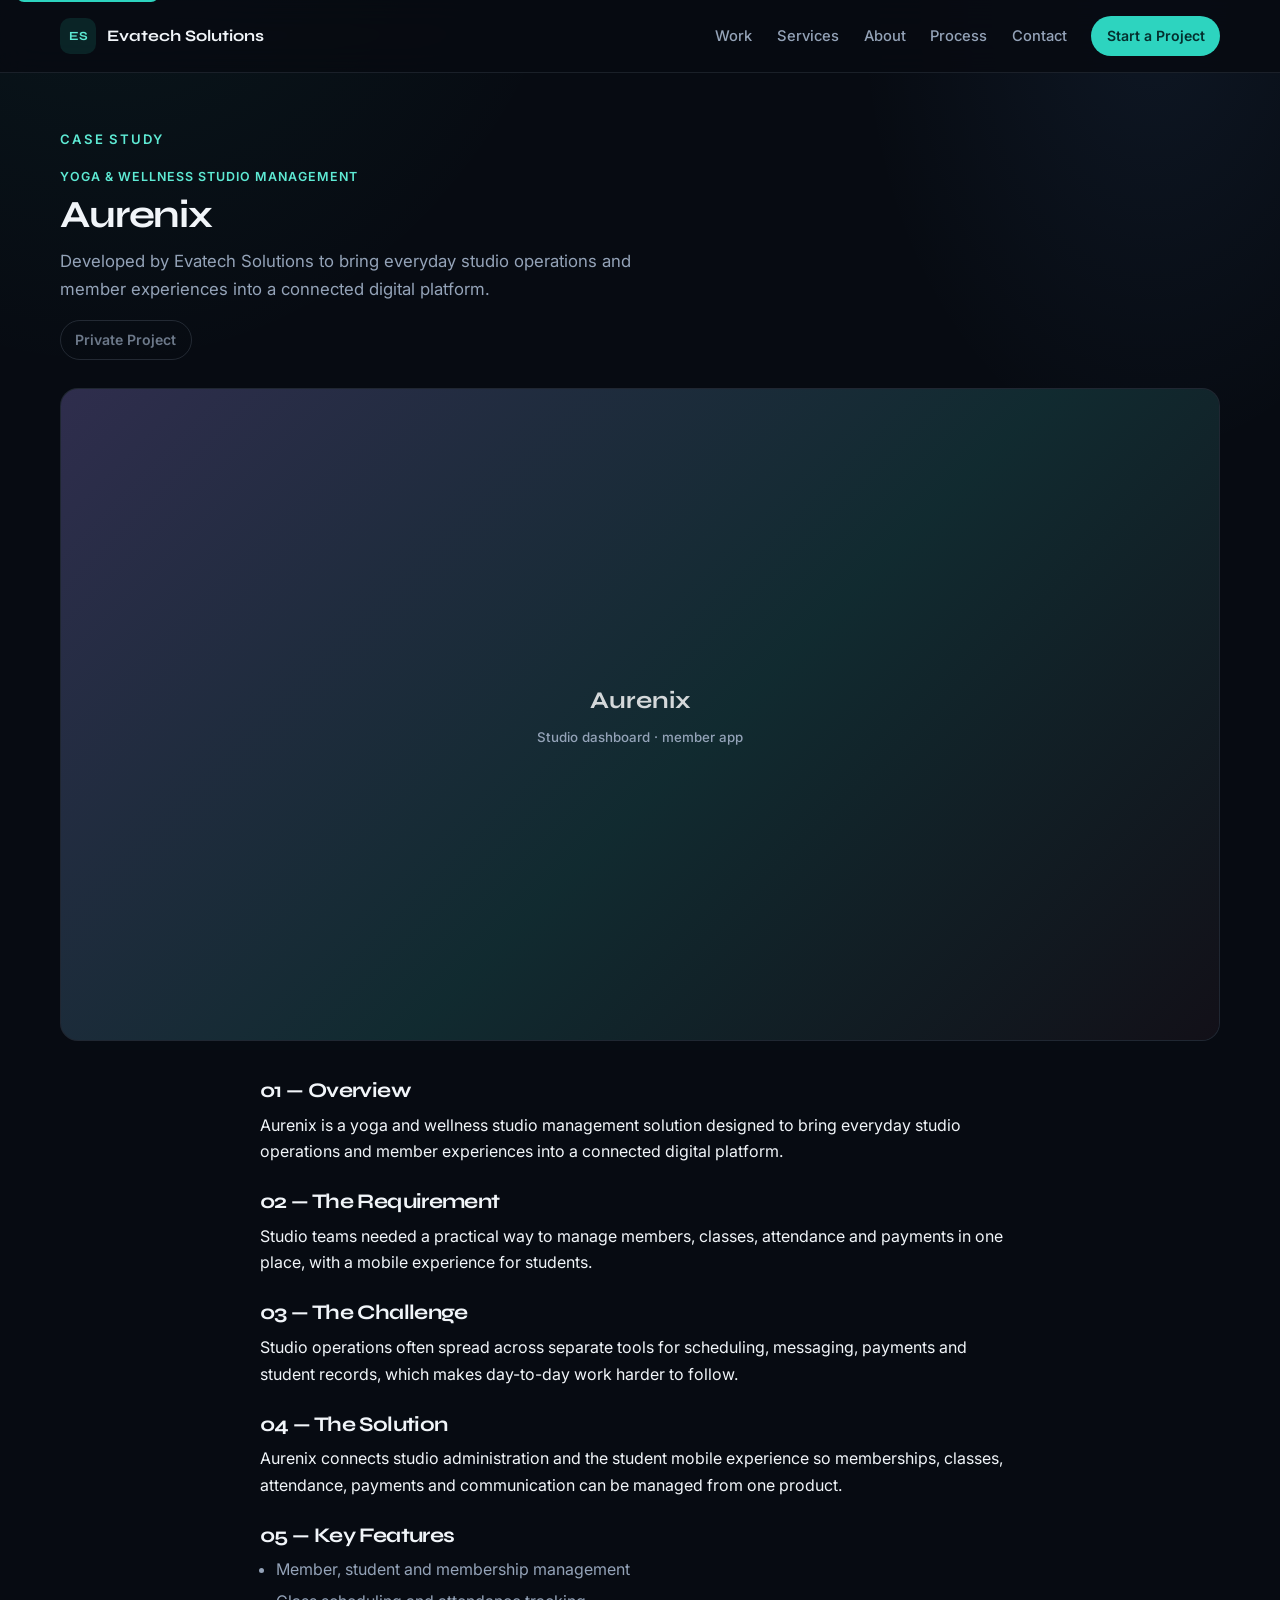
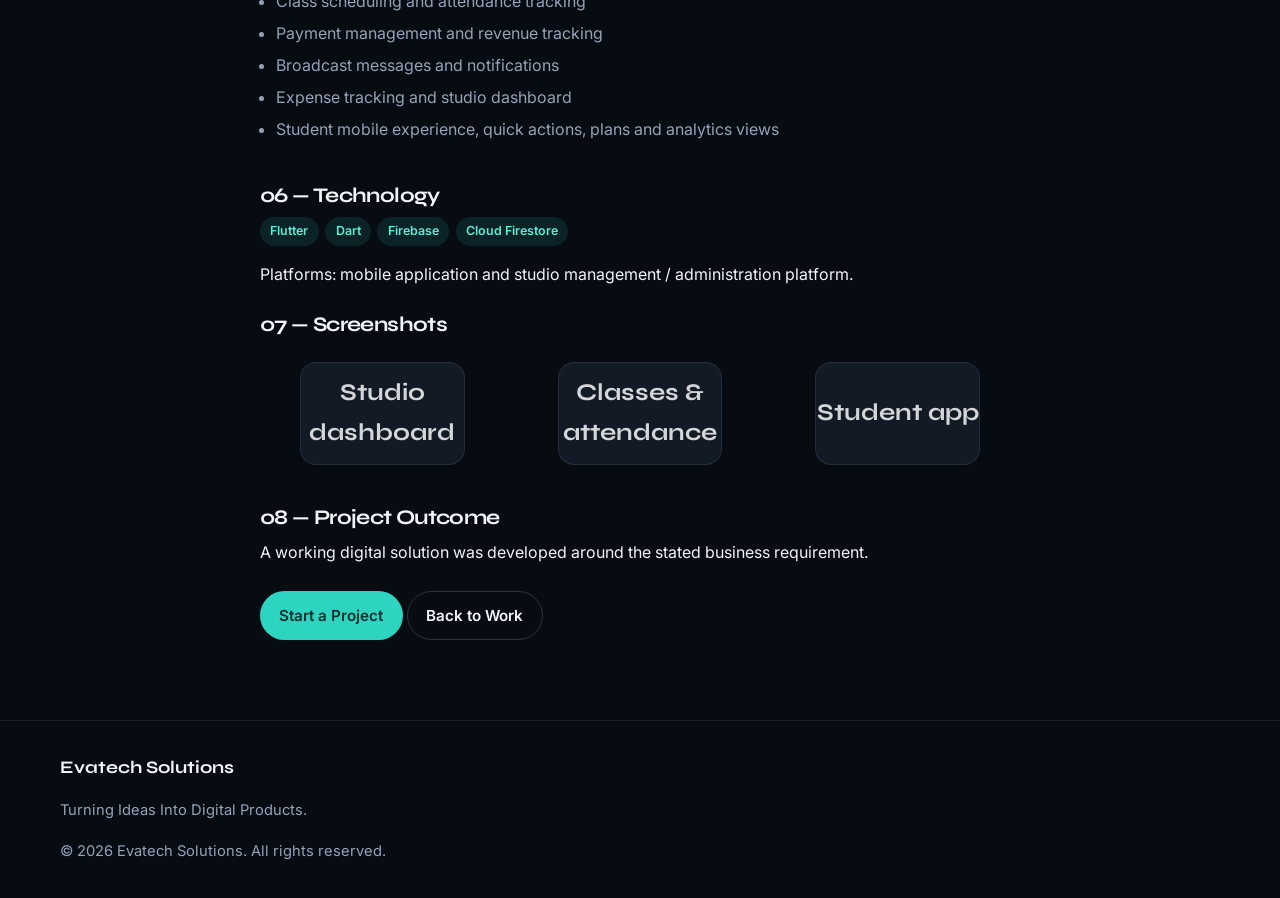
==== work/aurenix.html @ 6cb40dbc "Initial portfolio website" ====
<!DOCTYPE html>
<html lang="en">
<head>
  <meta charset="UTF-8">
  <meta name="viewport" content="width=device-width, initial-scale=1.0">
  <title>Aurenix Case Study | Evatech Solutions</title>
  <meta name="description" content="Aurenix is a yoga and wellness studio management solution built by Evatech Solutions for studio operations and member experiences.">
  <meta name="theme-color" content="#070b12">
  <meta name="color-scheme" content="dark">
  <meta property="og:title" content="Aurenix Case Study | Evatech Solutions">
  <meta property="og:description" content="A yoga and wellness studio management solution covering memberships, classes, attendance and payments.">
  <meta property="og:type" content="article">
  <meta property="og:image" content="../assets/og-image.png">
  <link rel="icon" href="../assets/favicon.svg" type="image/svg+xml">
  <link rel="preconnect" href="https://fonts.googleapis.com">
  <link rel="preconnect" href="https://fonts.gstatic.com" crossorigin>
  <link href="https://fonts.googleapis.com/css2?family=Inter:wght@400;500;600&amp;family=Syne:wght@600;700;800&amp;display=swap" rel="stylesheet">
  <link rel="stylesheet" href="../style.css">
</head>
<body>
  <a class="skip-link" href="#main">Skip to content</a>
  <header class="site-header" id="top">
    <div class="nav-wrap">
      <a class="logo" href="../index.html">
        <span class="logo-mark" aria-hidden="true">ES</span>
        <span class="logo-text">Evatech Solutions</span>
      </a>
      <button class="nav-toggle" type="button" aria-expanded="false" aria-controls="site-nav" aria-label="Open menu">
        <span class="nav-toggle-bar"></span>
        <span class="nav-toggle-bar"></span>
        <span class="nav-toggle-bar"></span>
      </button>
      <nav class="site-nav" id="site-nav" aria-label="Primary">
        <ul class="nav-list" role="list">
          <li><a href="../index.html#work">Work</a></li>
          <li><a href="../index.html#services">Services</a></li>
          <li><a href="../index.html#about">About</a></li>
          <li><a href="../index.html#process">Process</a></li>
          <li><a href="../index.html#contact">Contact</a></li>
        </ul>
        <a class="btn btn-primary btn-sm nav-cta" href="../index.html#contact">Start a Project</a>
      </nav>
    </div>
  </header>

  <main id="main" tabindex="-1">
    <article class="case">
      <header class="case-hero container">
        <p class="eyebrow">Case Study</p>
        <p class="project-category">Yoga &amp; Wellness Studio Management</p>
        <h1>Aurenix</h1>
        <p class="hero-intro">Developed by Evatech Solutions to bring everyday studio operations and member experiences into a connected digital platform.</p>
        <span class="btn btn-ghost btn-sm is-disabled" role="note">Private Project</span>
      </header>

      <div class="container case-media">
        <img src="../assets/aurenix/cover.jpg" alt="Aurenix studio management dashboard" width="1200" height="720" decoding="async" onerror="this.classList.add('is-hidden')">
        <div class="project-fallback aurenix-fallback"><span>Aurenix</span><small>Studio dashboard · member app</small></div>
      </div>

      <div class="container case-body">
        <section>
          <h2>01 — Overview</h2>
          <p>Aurenix is a yoga and wellness studio management solution designed to bring everyday studio operations and member experiences into a connected digital platform.</p>
        </section>
        <section>
          <h2>02 — The Requirement</h2>
          <p>Studio teams needed a practical way to manage members, classes, attendance and payments in one place, with a mobile experience for students.</p>
        </section>
        <section>
          <h2>03 — The Challenge</h2>
          <p>Studio operations often spread across separate tools for scheduling, messaging, payments and student records, which makes day-to-day work harder to follow.</p>
        </section>
        <section>
          <h2>04 — The Solution</h2>
          <p>Aurenix connects studio administration and the student mobile experience so memberships, classes, attendance, payments and communication can be managed from one product.</p>
        </section>
        <section>
          <h2>05 — Key Features</h2>
          <ul class="feature-list" role="list">
            <li>Member, student and membership management</li>
            <li>Class scheduling and attendance tracking</li>
            <li>Payment management and revenue tracking</li>
            <li>Broadcast messages and notifications</li>
            <li>Expense tracking and studio dashboard</li>
            <li>Student mobile experience, quick actions, plans and analytics views</li>
          </ul>
        </section>
        <section>
          <h2>06 — Technology</h2>
          <ul class="tech-list" role="list">
            <li>Flutter</li>
            <li>Dart</li>
            <li>Firebase</li>
            <li>Cloud Firestore</li>
          </ul>
          <p>Platforms: mobile application and studio management / administration platform.</p>
        </section>
        <section>
          <h2>07 — Screenshots</h2>
          <!-- Screenshots: add 01.jpg, 02.jpg, 03.jpg in assets/aurenix/ -->
          <div class="shot-grid">
            <figure>
              <img src="../assets/aurenix/01.jpg" alt="Aurenix studio management dashboard with membership and class overviews" width="800" height="500" decoding="async" onerror="this.classList.add('is-hidden')">
              <div class="shot-fallback">Studio dashboard</div>
            </figure>
            <figure>
              <img src="../assets/aurenix/02.jpg" alt="Aurenix class scheduling and attendance view" width="800" height="500" decoding="async" onerror="this.classList.add('is-hidden')">
              <div class="shot-fallback">Classes &amp; attendance</div>
            </figure>
            <figure>
              <img src="../assets/aurenix/03.jpg" alt="Aurenix student mobile experience" width="800" height="500" decoding="async" onerror="this.classList.add('is-hidden')">
              <div class="shot-fallback">Student app</div>
            </figure>
          </div>
        </section>
        <section>
          <h2>08 — Project Outcome</h2>
          <p>A working digital solution was developed around the stated business requirement.</p>
        </section>
        <p><a class="btn btn-primary" href="../index.html#contact">Start a Project</a> <a class="btn btn-secondary" href="../index.html#work">Back to Work</a></p>
      </div>
    </article>
  </main>

  <footer class="site-footer">
    <div class="container footer-grid">
      <div>
        <p class="footer-brand">Evatech Solutions</p>
        <p>Turning Ideas Into Digital Products.</p>
      </div>
      <p>© <span class="year">2026</span> Evatech Solutions. All rights reserved.</p>
    </div>
  </footer>
  <script src="../script.js"></script>
</body>
</html>
---- style.css ----
/* =========================================================
   Evatech Solutions — agency site
   Dark navy studio theme. GitHub Pages static CSS.
   ========================================================= */

:root {
  --bg: #070b12;
  --bg-elevated: #0d131c;
  --surface: #121a26;
  --surface-hover: #182233;
  --border: rgba(148, 163, 184, 0.14);
  --border-strong: rgba(148, 163, 184, 0.28);
  --text: #f1f5f9;
  --text-muted: #94a3b8;
  --accent: #2dd4bf;
  --accent-soft: rgba(45, 212, 191, 0.12);
  --accent-strong: #5eead4;
  --accent-2: #60a5fa;
  --shadow: 0 24px 60px rgba(0, 0, 0, 0.35);
  --radius: 18px;
  --header-h: 72px;
  --font-sans: "Inter", system-ui, sans-serif;
  --font-display: "Syne", "Inter", sans-serif;
  --max: 1160px;
}

*,
*::before,
*::after {
  box-sizing: border-box;
}

html {
  scroll-behavior: smooth;
  scroll-padding-top: calc(var(--header-h) + 12px);
}

body {
  margin: 0;
  font-family: var(--font-sans);
  background:
    radial-gradient(ellipse 80% 50% at 8% -10%, rgba(45, 212, 191, 0.08), transparent 50%),
    radial-gradient(ellipse 50% 40% at 90% 0%, rgba(96, 165, 250, 0.08), transparent 46%),
    var(--bg);
  color: var(--text);
  line-height: 1.65;
  min-height: 100vh;
  color-scheme: dark;
  overflow-x: hidden;
}

:focus-visible {
  outline: 2px solid var(--accent);
  outline-offset: 3px;
}

#main:focus,
#main:focus-visible {
  outline: none;
}

img {
  max-width: 100%;
  height: auto;
  display: block;
}

img.is-hidden {
  display: none;
}

a {
  color: inherit;
  text-decoration: none;
}

ul,
ol {
  margin: 0;
  padding: 0;
  list-style: none;
}

h1,
h2,
h3 {
  font-family: var(--font-display);
  line-height: 1.15;
  letter-spacing: -0.03em;
  margin: 0;
}

p {
  margin: 0 0 1rem;
}

p:last-child {
  margin-bottom: 0;
}

code {
  font-family: ui-monospace, SFMono-Regular, Menlo, Consolas, monospace;
  font-size: 0.9em;
  color: var(--accent-strong);
  background: var(--accent-soft);
  padding: 0.12em 0.4em;
  border-radius: 6px;
}

.skip-link {
  position: absolute;
  left: 1rem;
  top: -40px;
  background: var(--accent);
  color: #042f2e;
  padding: 0.5rem 0.8rem;
  border-radius: 8px;
  z-index: 1100;
  font-weight: 600;
}

.skip-link:focus {
  top: 1rem;
}

.container {
  width: min(100% - 2.5rem, var(--max));
  margin-inline: auto;
}

.accent {
  color: var(--accent-strong);
}

/* ---------- Header / Nav ---------- */

.site-header {
  position: sticky;
  top: 0;
  z-index: 1000;
  isolation: isolate;
  backdrop-filter: blur(16px);
  background: rgba(7, 11, 18, 0.88);
  border-bottom: 1px solid var(--border);
}

.nav-wrap {
  width: min(100% - 2.5rem, var(--max));
  margin-inline: auto;
  min-height: var(--header-h);
  display: flex;
  align-items: center;
  justify-content: space-between;
  gap: 1rem;
}

.logo {
  display: flex;
  align-items: center;
  gap: 0.7rem;
  font-family: var(--font-display);
  font-weight: 700;
}

.logo-mark {
  width: 36px;
  height: 36px;
  display: grid;
  place-items: center;
  border-radius: 10px;
  background: var(--accent-soft);
  color: var(--accent-strong);
  font-size: 0.78rem;
}

.site-nav {
  display: flex;
  align-items: center;
  gap: 0.8rem;
}

.nav-list {
  display: flex;
  gap: 0.15rem;
}

.nav-list a {
  display: block;
  padding: 0.45rem 0.7rem;
  color: var(--text-muted);
  font-size: 0.92rem;
  font-weight: 500;
  border-radius: 999px;
  transition: color 0.2s ease, background 0.2s ease;
}

.nav-list a:hover,
.nav-list a:focus-visible,
.nav-list a.is-active {
  color: var(--text);
  background: var(--surface);
}

.nav-toggle {
  display: none;
  width: 44px;
  height: 44px;
  border: 1px solid var(--border);
  background: var(--surface);
  color: var(--text);
  border-radius: 12px;
  cursor: pointer;
  padding: 0;
  flex-direction: column;
  align-items: center;
  justify-content: center;
  gap: 5px;
  touch-action: manipulation;
}

.nav-toggle-bar {
  display: block;
  width: 18px;
  height: 2px;
  background: var(--text);
  border-radius: 2px;
  transform-origin: center;
  transition: transform 0.25s ease, opacity 0.25s ease;
}

.nav-open .nav-toggle-bar:nth-child(1),
.nav-toggle[aria-expanded="true"] .nav-toggle-bar:nth-child(1) {
  transform: translateY(7px) rotate(45deg);
}

.nav-open .nav-toggle-bar:nth-child(2),
.nav-toggle[aria-expanded="true"] .nav-toggle-bar:nth-child(2) {
  opacity: 0;
}

.nav-open .nav-toggle-bar:nth-child(3),
.nav-toggle[aria-expanded="true"] .nav-toggle-bar:nth-child(3) {
  transform: translateY(-7px) rotate(-45deg);
}

/* ---------- Buttons ---------- */

.btn {
  display: inline-flex;
  align-items: center;
  justify-content: center;
  gap: 0.45rem;
  min-height: 46px;
  padding: 0.7rem 1.15rem;
  border-radius: 999px;
  font-weight: 600;
  font-size: 0.95rem;
  border: 1px solid transparent;
  cursor: pointer;
  touch-action: manipulation;
  transition: transform 0.2s ease, background 0.2s ease, border-color 0.2s ease, box-shadow 0.2s ease;
}

.btn-sm {
  min-height: 40px;
  padding: 0.45rem 0.9rem;
  font-size: 0.88rem;
}

.btn-primary {
  background: var(--accent);
  color: #042f2e;
}

.btn-primary:hover,
.btn-primary:focus-visible {
  background: var(--accent-strong);
  transform: translateY(-2px);
  box-shadow: 0 10px 24px rgba(45, 212, 191, 0.22);
}

.btn-secondary,
.btn-ghost {
  background: transparent;
  color: var(--text);
  border-color: var(--border-strong);
}

.btn-secondary:hover,
.btn-ghost:hover,
.btn-secondary:focus-visible,
.btn-ghost:focus-visible {
  border-color: var(--accent);
  color: var(--accent-strong);
  transform: translateY(-2px);
}

.btn.is-disabled {
  opacity: 0.72;
  cursor: default;
  transform: none;
  pointer-events: none;
  color: var(--text-muted);
}

/* ---------- Hero ---------- */

.hero {
  position: relative;
  overflow: hidden;
  padding: 5rem 0 6rem;
}

.hero-glow {
  position: absolute;
  inset: -20% auto auto 40%;
  width: 520px;
  height: 520px;
  background: radial-gradient(circle, rgba(45, 212, 191, 0.16), transparent 68%);
  pointer-events: none;
}

.hero-grid {
  display: grid;
  grid-template-columns: minmax(0, 1.05fr) minmax(280px, 0.95fr);
  gap: 3.2rem;
  align-items: center;
}

.eyebrow {
  color: var(--accent-strong);
  font-size: 0.82rem;
  letter-spacing: 0.14em;
  text-transform: uppercase;
  font-weight: 600;
  margin-bottom: 1rem;
}

.hero h1 {
  font-size: clamp(2.2rem, 4.6vw, 4rem);
  margin-bottom: 1rem;
  max-width: 14ch;
}

.hero-intro {
  color: var(--text-muted);
  font-size: 1.05rem;
  max-width: 38rem;
}

.hero-actions {
  display: flex;
  flex-wrap: wrap;
  gap: 0.8rem;
  margin-top: 1.6rem;
}

.trust-line {
  margin-top: 1.4rem;
  color: var(--text-muted);
  font-size: 0.88rem;
  letter-spacing: 0.04em;
}

.hero-visual {
  position: relative;
  min-height: 340px;
}

.ui-desktop,
.ui-phone,
.project-card,
.service-card,
.why-grid li,
.process-grid li,
.enquiry-form,
.capability-list,
.case-media {
  background: var(--bg-elevated);
  border: 1px solid var(--border);
  border-radius: var(--radius);
}

.ui-desktop {
  overflow: hidden;
  box-shadow: var(--shadow);
}

.ui-chrome {
  display: flex;
  gap: 0.35rem;
  padding: 0.75rem 1rem;
  border-bottom: 1px solid var(--border);
}

.ui-chrome span {
  width: 8px;
  height: 8px;
  border-radius: 50%;
  background: #334155;
}

.ui-screen {
  padding: 1.2rem 1.3rem 1.4rem;
  min-height: 220px;
}

.ui-kicker,
.project-category,
.project-label {
  color: var(--accent-strong);
  font-size: 0.78rem;
  letter-spacing: 0.08em;
  text-transform: uppercase;
  font-weight: 600;
  margin-bottom: 0.35rem;
}

.ui-row {
  display: flex;
  justify-content: space-between;
  margin-top: 0.7rem;
  padding: 0.7rem 0.8rem;
  border-radius: 12px;
  background: var(--surface);
  color: var(--text-muted);
}

.ui-row.is-live {
  border: 1px solid rgba(45, 212, 191, 0.35);
  color: var(--accent-strong);
}

.ui-phone {
  position: absolute;
  right: 0;
  bottom: -1.2rem;
  width: 150px;
  padding: 0.7rem;
  box-shadow: var(--shadow);
}

.ui-phone-screen {
  min-height: 160px;
  border-radius: 14px;
  padding: 1rem;
  background: linear-gradient(180deg, #102033, #0b1522);
}

.ui-chip {
  display: inline-block;
  margin-top: 0.8rem;
  padding: 0.2rem 0.55rem;
  border-radius: 999px;
  background: var(--accent-soft);
  color: var(--accent-strong);
  font-size: 0.75rem;
}

/* ---------- Sections ---------- */

.section {
  padding: 5.5rem 0;
}

.section-alt {
  background: linear-gradient(180deg, rgba(255, 255, 255, 0.02), transparent);
  border-block: 1px solid var(--border);
}

.section-header {
  margin-bottom: 2.5rem;
  max-width: 42rem;
}

.section-index {
  color: var(--accent);
  font-weight: 700;
  letter-spacing: 0.16em;
  font-size: 0.78rem;
  margin-bottom: 0.6rem;
}

.section-header h2,
.case h1 {
  font-size: clamp(1.8rem, 3vw, 2.7rem);
  margin-bottom: 0.7rem;
}

.section-lead {
  color: var(--text-muted);
}

.section-cta {
  margin-top: 2.2rem;
}

/* ---------- Work ---------- */

.projects-grid {
  display: grid;
  gap: 1.4rem;
}

.project-card {
  overflow: hidden;
  display: grid;
  grid-template-columns: minmax(0, 1.05fr) minmax(0, 0.95fr);
}

.project-card:hover {
  border-color: var(--border-strong);
}

.project-media,
.case-media {
  position: relative;
  min-height: 280px;
  overflow: hidden;
}

.project-media img,
.case-media img,
.shot-grid img {
  width: 100%;
  height: 100%;
  object-fit: cover;
  position: relative;
  z-index: 1;
}

.project-fallback,
.shot-fallback {
  position: absolute;
  inset: 0;
  display: grid;
  place-content: center;
  text-align: center;
  gap: 0.4rem;
  font-family: var(--font-display);
  font-weight: 700;
}

.quiz-fallback {
  background: linear-gradient(135deg, rgba(45, 212, 191, 0.2), rgba(37, 99, 235, 0.18) 50%, #101826);
}

.aurenix-fallback {
  background: linear-gradient(135deg, rgba(167, 139, 250, 0.22), rgba(45, 212, 191, 0.12) 55%, #121018);
}

.project-fallback span,
.shot-fallback {
  font-size: 1.5rem;
  color: rgba(255, 255, 255, 0.82);
}

.project-fallback small {
  font-family: var(--font-sans);
  font-weight: 500;
  color: var(--text-muted);
}

.project-body {
  padding: 1.4rem 1.45rem 1.55rem;
}

.project-body h3 {
  font-size: 1.55rem;
  margin-bottom: 0.4rem;
}

.project-positioning,
.project-body p {
  color: var(--text-muted);
  margin-bottom: 0.85rem;
}

.tech-list,
.capability-list {
  display: flex;
  flex-wrap: wrap;
  gap: 0.4rem;
  margin-bottom: 0.9rem;
}

.tech-list li,
.capability-list li {
  font-size: 0.78rem;
  color: var(--accent-strong);
  background: var(--accent-soft);
  border-radius: 999px;
  padding: 0.28rem 0.65rem;
  font-weight: 600;
}

.feature-list {
  display: grid;
  gap: 0.35rem;
  margin: 0.4rem 0 1rem;
  color: var(--text-muted);
  padding-left: 1rem;
  list-style: disc;
}

.project-actions {
  display: flex;
  flex-wrap: wrap;
  gap: 0.6rem;
}

/* ---------- Services / Why / Process ---------- */

.services-grid,
.why-grid {
  display: grid;
  grid-template-columns: repeat(3, minmax(0, 1fr));
  gap: 0.9rem;
}

.service-card,
.why-grid li,
.process-grid li {
  padding: 1.2rem 1.25rem;
}

.service-card span,
.process-grid span {
  color: var(--accent-strong);
  font-size: 0.8rem;
  font-weight: 700;
}

.service-card h3,
.why-grid h3,
.process-grid h3 {
  font-size: 1.05rem;
  margin: 0.45rem 0 0.5rem;
}

.service-card p,
.why-grid p,
.process-grid p {
  color: var(--text-muted);
  font-size: 0.94rem;
}

.process-grid {
  display: grid;
  grid-template-columns: repeat(5, minmax(0, 1fr));
  gap: 0.8rem;
}

.about-grid {
  display: grid;
  grid-template-columns: 1.1fr 0.9fr;
  gap: 2rem;
  align-items: start;
}

.about-founder,
.coming-soon {
  color: var(--text-muted);
}

.capability-list {
  padding: 1.2rem;
}

.capability-list li {
  color: var(--text);
  background: var(--surface);
  border: 1px solid var(--border);
}

/* ---------- FAQ / Contact ---------- */

.faq-list details {
  border-top: 1px solid var(--border);
  padding: 1rem 0;
}

.faq-list summary {
  cursor: pointer;
  font-weight: 600;
  font-family: var(--font-display);
}

.faq-list p {
  margin-top: 0.7rem;
  color: var(--text-muted);
}

.contact-grid {
  display: grid;
  grid-template-columns: 0.9fr 1.1fr;
  gap: 2rem;
  align-items: start;
}

.contact-details {
  display: grid;
  gap: 0.7rem;
  margin-top: 1.4rem;
  color: var(--text-muted);
}

.contact-details strong {
  display: block;
  color: var(--text);
  font-size: 0.78rem;
  letter-spacing: 0.08em;
  text-transform: uppercase;
}

.enquiry-form {
  display: grid;
  gap: 0.85rem;
  padding: 1.3rem;
}

.enquiry-form label {
  display: grid;
  gap: 0.35rem;
  font-size: 0.88rem;
  font-weight: 600;
}

.enquiry-form input,
.enquiry-form select,
.enquiry-form textarea {
  width: 100%;
  border: 1px solid var(--border);
  background: var(--surface);
  color: var(--text);
  border-radius: 12px;
  padding: 0.7rem 0.8rem;
  font: inherit;
}

.form-note,
.form-status {
  color: var(--text-muted);
  font-size: 0.88rem;
  font-weight: 400;
}

/* ---------- Case studies ---------- */

.case {
  padding: 3.5rem 0 5rem;
}

.case-hero {
  margin-bottom: 1.8rem;
}

.case-media {
  position: relative;
  aspect-ratio: 16 / 9;
  margin-bottom: 2.4rem;
  overflow: hidden;
}

.case-body {
  display: grid;
  gap: 1.6rem;
  max-width: 760px;
}

.case-body h2 {
  font-size: 1.3rem;
  margin-bottom: 0.55rem;
}

.shot-grid {
  display: grid;
  grid-template-columns: repeat(3, minmax(0, 1fr));
  gap: 0.8rem;
}

.shot-grid figure {
  position: relative;
  aspect-ratio: 16 / 10;
  border-radius: 16px;
  overflow: hidden;
  border: 1px solid var(--border);
  background: var(--surface);
}

/* ---------- Footer ---------- */

.site-footer {
  border-top: 1px solid var(--border);
  padding: 2rem 0 2.2rem;
  color: var(--text-muted);
  font-size: 0.92rem;
}

.footer-grid {
  display: grid;
  gap: 1rem;
}

.footer-brand {
  font-family: var(--font-display);
  color: var(--text);
  font-weight: 700;
  font-size: 1.1rem;
}

.site-footer nav {
  display: flex;
  flex-wrap: wrap;
  gap: 1rem;
}

.site-footer a:hover,
.site-footer a:focus-visible {
  color: var(--accent-strong);
}

.will-reveal {
  opacity: 0;
  transform: translateY(18px);
}

.will-reveal.reveal {
  animation: rise 0.7s ease forwards;
}

@keyframes rise {
  to {
    opacity: 1;
    transform: none;
  }
}

/* ---------- Responsive ---------- */

@media (max-width: 1100px) and (min-width: 961px) {
  .nav-list a {
    padding: 0.4rem 0.5rem;
    font-size: 0.85rem;
  }

  .process-grid,
  .services-grid,
  .why-grid {
    grid-template-columns: repeat(3, minmax(0, 1fr));
  }
}

@media (max-width: 960px) {
  .hero-grid,
  .project-card,
  .about-grid,
  .contact-grid,
  .services-grid,
  .why-grid,
  .process-grid,
  .shot-grid {
    grid-template-columns: 1fr;
  }

  .nav-toggle {
    display: flex;
  }

  .site-nav {
    position: absolute;
    top: 100%;
    left: 0;
    right: 0;
    background: var(--bg);
    border-bottom: 1px solid var(--border);
    display: none;
    box-shadow: var(--shadow);
    z-index: 1001;
    min-height: calc(100vh - var(--header-h));
    min-height: calc(100dvh - var(--header-h));
    flex-direction: column;
    align-items: stretch;
    padding: 0.8rem 1.25rem 1.4rem;
  }

  .nav-open .site-nav {
    display: flex;
  }

  .nav-list {
    flex-direction: column;
  }

  .nav-list a {
    padding: 0.8rem 0.7rem;
    min-height: 44px;
    display: flex;
    align-items: center;
  }

  .nav-cta {
    width: fit-content;
    margin-top: 0.6rem;
  }

  .hero-visual {
    min-height: 280px;
    max-width: 420px;
  }
}

@media (max-width: 640px) {
  .container,
  .nav-wrap {
    width: min(100% - 1.5rem, var(--max));
  }

  .hero {
    padding: 3.2rem 0 4rem;
  }

  .ui-phone {
    width: 120px;
  }
}

@media (prefers-reduced-motion: reduce) {
  html {
    scroll-behavior: auto;
  }

  *,
  *::before,
  *::after {
    animation: none !important;
    transition: none !important;
  }

  .will-reveal,
  .will-reveal.reveal {
    opacity: 1 !important;
    transform: none !important;
  }
}
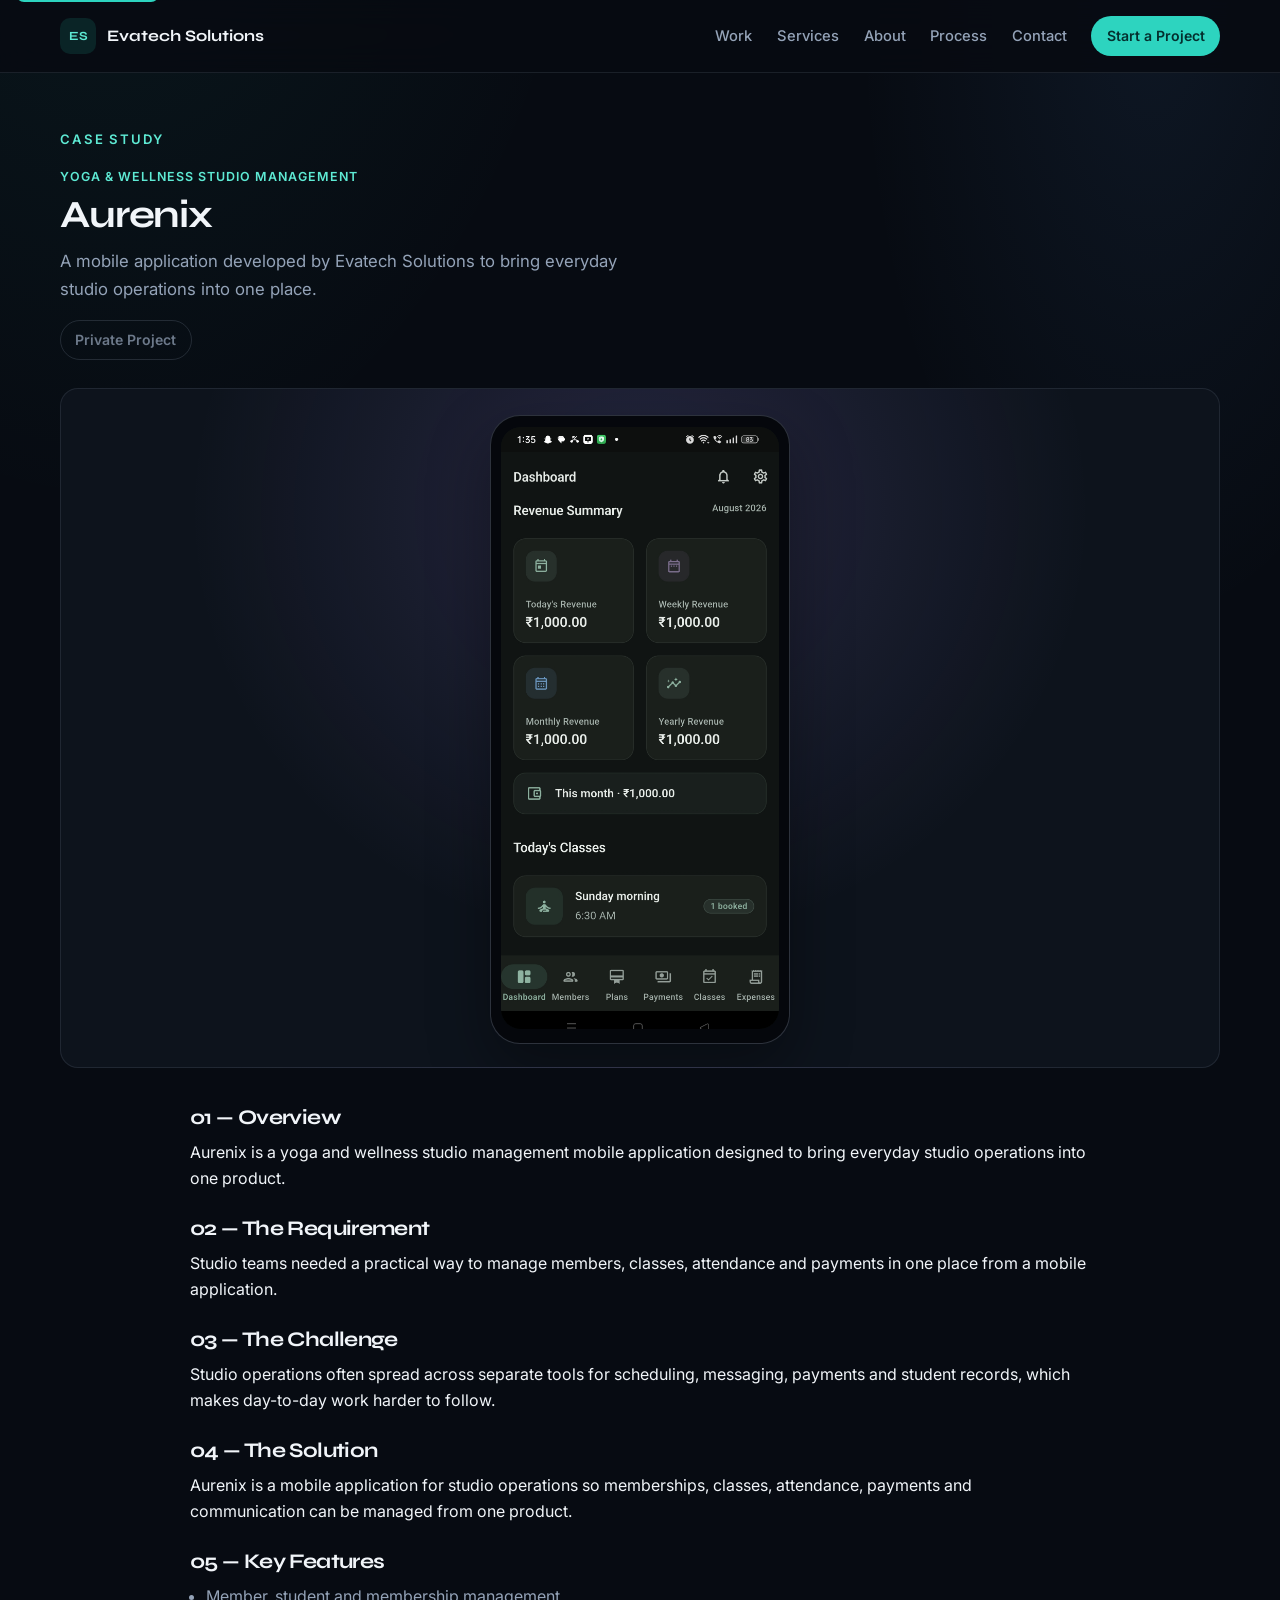
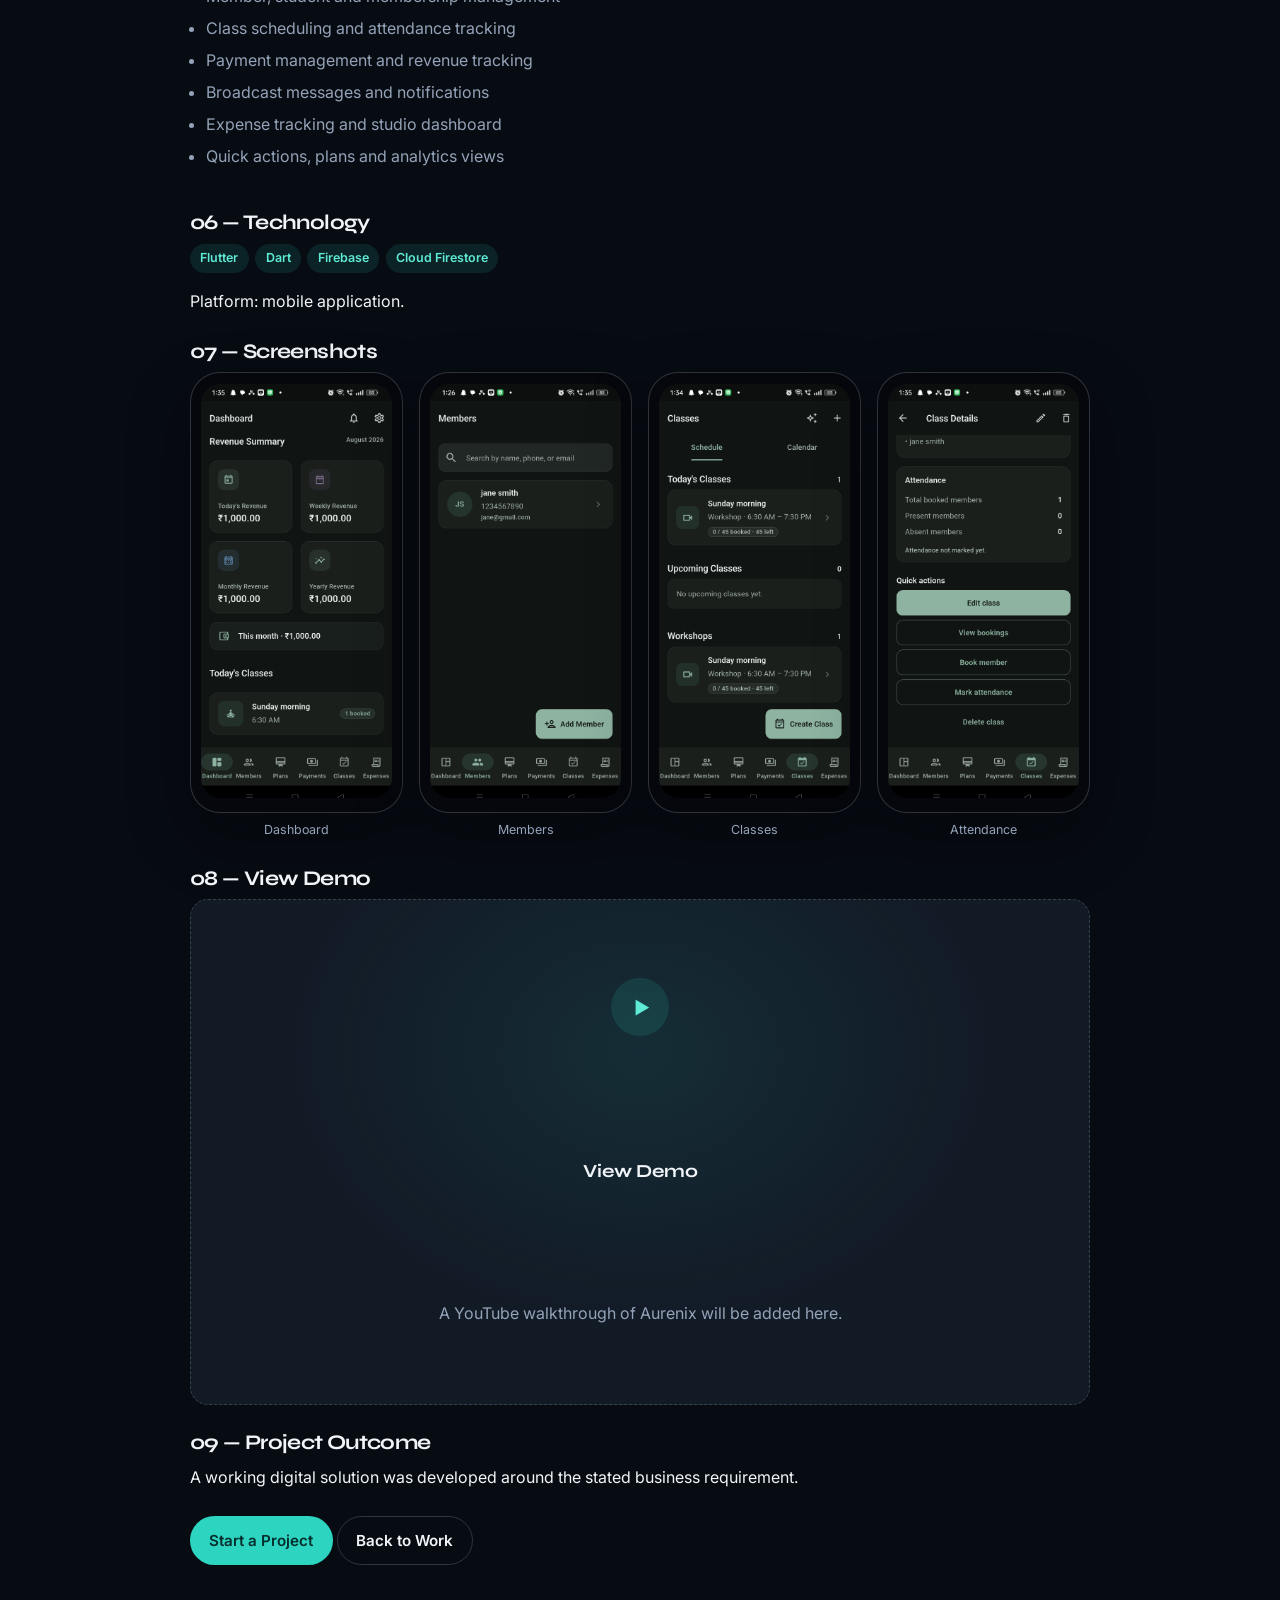
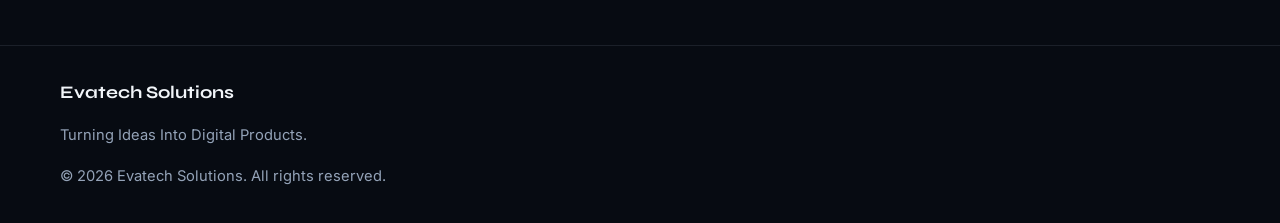
==== commit b6dc91cc: "Add project screenshots" ====
--- a/work/aurenix.html
+++ b/work/aurenix.html
@@ -4,11 +4,11 @@
   <meta charset="UTF-8">
   <meta name="viewport" content="width=device-width, initial-scale=1.0">
   <title>Aurenix Case Study | Evatech Solutions</title>
-  <meta name="description" content="Aurenix is a yoga and wellness studio management solution built by Evatech Solutions for studio operations and member experiences.">
+  <meta name="description" content="Aurenix is a yoga and wellness studio management mobile application built by Evatech Solutions.">
   <meta name="theme-color" content="#070b12">
   <meta name="color-scheme" content="dark">
   <meta property="og:title" content="Aurenix Case Study | Evatech Solutions">
-  <meta property="og:description" content="A yoga and wellness studio management solution covering memberships, classes, attendance and payments.">
+  <meta property="og:description" content="A mobile application for yoga and wellness studio management covering memberships, classes, attendance and payments.">
   <meta property="og:type" content="article">
   <meta property="og:image" content="../assets/og-image.png">
   <link rel="icon" href="../assets/favicon.svg" type="image/svg+xml">
@@ -49,23 +49,24 @@
         <p class="eyebrow">Case Study</p>
         <p class="project-category">Yoga &amp; Wellness Studio Management</p>
         <h1>Aurenix</h1>
-        <p class="hero-intro">Developed by Evatech Solutions to bring everyday studio operations and member experiences into a connected digital platform.</p>
+        <p class="hero-intro">A mobile application developed by Evatech Solutions to bring everyday studio operations into one place.</p>
         <span class="btn btn-ghost btn-sm is-disabled" role="note">Private Project</span>
       </header>
 
-      <div class="container case-media">
-        <img src="../assets/aurenix/cover.jpg" alt="Aurenix studio management dashboard" width="1200" height="720" decoding="async" onerror="this.classList.add('is-hidden')">
-        <div class="project-fallback aurenix-fallback"><span>Aurenix</span><small>Studio dashboard · member app</small></div>
+      <div class="container case-media case-media-mobile">
+        <div class="device-phone device-phone-lg">
+          <img src="../assets/aurenix/aurenix-dashboard.jpg" alt="Aurenix mobile dashboard with revenue summary and today’s classes" width="1080" height="2340" decoding="async">
+        </div>
       </div>
 
       <div class="container case-body">
         <section>
           <h2>01 — Overview</h2>
-          <p>Aurenix is a yoga and wellness studio management solution designed to bring everyday studio operations and member experiences into a connected digital platform.</p>
+          <p>Aurenix is a yoga and wellness studio management mobile application designed to bring everyday studio operations into one product.</p>
         </section>
         <section>
           <h2>02 — The Requirement</h2>
-          <p>Studio teams needed a practical way to manage members, classes, attendance and payments in one place, with a mobile experience for students.</p>
+          <p>Studio teams needed a practical way to manage members, classes, attendance and payments in one place from a mobile application.</p>
         </section>
         <section>
           <h2>03 — The Challenge</h2>
@@ -73,7 +74,7 @@
         </section>
         <section>
           <h2>04 — The Solution</h2>
-          <p>Aurenix connects studio administration and the student mobile experience so memberships, classes, attendance, payments and communication can be managed from one product.</p>
+          <p>Aurenix is a mobile application for studio operations so memberships, classes, attendance, payments and communication can be managed from one product.</p>
         </section>
         <section>
           <h2>05 — Key Features</h2>
@@ -83,7 +84,7 @@
             <li>Payment management and revenue tracking</li>
             <li>Broadcast messages and notifications</li>
             <li>Expense tracking and studio dashboard</li>
-            <li>Student mobile experience, quick actions, plans and analytics views</li>
+            <li>Quick actions, plans and analytics views</li>
           </ul>
         </section>
         <section>
@@ -94,28 +95,47 @@
             <li>Firebase</li>
             <li>Cloud Firestore</li>
           </ul>
-          <p>Platforms: mobile application and studio management / administration platform.</p>
+          <p>Platform: mobile application.</p>
         </section>
         <section>
           <h2>07 — Screenshots</h2>
-          <!-- Screenshots: add 01.jpg, 02.jpg, 03.jpg in assets/aurenix/ -->
-          <div class="shot-grid">
+          <div class="shot-grid shot-grid-phones">
             <figure>
-              <img src="../assets/aurenix/01.jpg" alt="Aurenix studio management dashboard with membership and class overviews" width="800" height="500" decoding="async" onerror="this.classList.add('is-hidden')">
-              <div class="shot-fallback">Studio dashboard</div>
+              <div class="device-phone">
+                <img src="../assets/aurenix/aurenix-dashboard.jpg" alt="Aurenix mobile dashboard with revenue summary and today’s classes" width="1080" height="2340" loading="lazy" decoding="async">
+              </div>
+              <figcaption>Dashboard</figcaption>
             </figure>
             <figure>
-              <img src="../assets/aurenix/02.jpg" alt="Aurenix class scheduling and attendance view" width="800" height="500" decoding="async" onerror="this.classList.add('is-hidden')">
-              <div class="shot-fallback">Classes &amp; attendance</div>
+              <div class="device-phone">
+                <img src="../assets/aurenix/aurenix-members.jpg" alt="Aurenix members list with search and add member action" width="1080" height="2340" loading="lazy" decoding="async">
+              </div>
+              <figcaption>Members</figcaption>
             </figure>
             <figure>
-              <img src="../assets/aurenix/03.jpg" alt="Aurenix student mobile experience" width="800" height="500" decoding="async" onerror="this.classList.add('is-hidden')">
-              <div class="shot-fallback">Student app</div>
+              <div class="device-phone">
+                <img src="../assets/aurenix/aurenix-classes.jpg" alt="Aurenix classes screen with schedule, workshops and create class action" width="1080" height="2340" loading="lazy" decoding="async">
+              </div>
+              <figcaption>Classes</figcaption>
+            </figure>
+            <figure>
+              <div class="device-phone">
+                <img src="../assets/aurenix/aurenix-attendance.jpg" alt="Aurenix class details with attendance summary and quick actions" width="1080" height="2340" loading="lazy" decoding="async">
+              </div>
+              <figcaption>Attendance</figcaption>
             </figure>
           </div>
         </section>
+        <section id="demo">
+          <h2>08 — View Demo</h2>
+          <div class="demo-placeholder">
+            <span class="demo-play" aria-hidden="true">▶</span>
+            <strong>View Demo</strong>
+            <p>A YouTube walkthrough of Aurenix will be added here.</p>
+          </div>
+        </section>
         <section>
-          <h2>08 — Project Outcome</h2>
+          <h2>09 — Project Outcome</h2>
           <p>A working digital solution was developed around the stated business requirement.</p>
         </section>
         <p><a class="btn btn-primary" href="../index.html#contact">Start a Project</a> <a class="btn btn-secondary" href="../index.html#work">Back to Work</a></p>
--- a/style.css
+++ b/style.css
@@ -519,14 +519,47 @@
   overflow: hidden;
 }
 
-.project-media img,
-.case-media img,
-.shot-grid img {
+.project-media > img {
   width: 100%;
   height: 100%;
   object-fit: cover;
+  object-position: center top;
   position: relative;
   z-index: 1;
+}
+
+.case-media > img,
+.shot-grid-desktop img {
+  width: 100%;
+  height: 100%;
+  object-fit: contain;
+  background: #080d14;
+  position: relative;
+  z-index: 1;
+}
+
+.project-media-mobile,
+.case-media-mobile {
+  display: flex;
+  align-items: center;
+  justify-content: center;
+  padding: 1.6rem 1rem 1.4rem;
+  background:
+    radial-gradient(ellipse at 50% 18%, rgba(167, 139, 250, 0.16), transparent 55%),
+    var(--bg-elevated);
+}
+
+.project-media:not(.project-media-mobile) {
+  min-height: 0;
+  align-self: stretch;
+}
+
+.project-gallery > figure > img {
+  width: 100%;
+  aspect-ratio: 16 / 10;
+  object-fit: contain;
+  background: #080d14;
+  border: 1px solid var(--border);
 }
 
 .project-fallback,
@@ -607,6 +640,47 @@
   display: flex;
   flex-wrap: wrap;
   gap: 0.6rem;
+}
+
+.project-gallery {
+  grid-column: 1 / -1;
+  display: grid;
+  grid-template-columns: repeat(4, minmax(0, 1fr));
+  gap: 0.65rem;
+  padding: 0.85rem 0.9rem 1rem;
+  border-top: 1px solid var(--border);
+}
+
+.project-gallery figure,
+.shot-grid figure {
+  margin: 0;
+}
+
+.project-gallery figcaption,
+.shot-grid figcaption,
+.participant-block p {
+  color: var(--text-muted);
+  font-size: 0.78rem;
+  margin-top: 0.45rem;
+}
+
+.project-gallery figcaption,
+.shot-grid-phones figcaption {
+  text-align: center;
+}
+
+.project-gallery a {
+  display: block;
+}
+
+.project-gallery img,
+.shot-grid-desktop img {
+  border-radius: 12px;
+}
+
+.project-gallery .device-phone,
+.shot-grid-phones .device-phone {
+  width: 100%;
 }
 
 /* ---------- Services / Why / Process ---------- */
@@ -762,30 +836,139 @@
   overflow: hidden;
 }
 
-.case-body {
-  display: grid;
-  gap: 1.6rem;
-  max-width: 760px;
-}
-
-.case-body h2 {
-  font-size: 1.3rem;
-  margin-bottom: 0.55rem;
+.case-media-mobile {
+  aspect-ratio: auto;
+  min-height: 0;
+}
+
+.device-phone {
+  width: min(100%, 260px);
+  margin-inline: auto;
+  padding: 11px 10px 14px;
+  background: #05070c;
+  border: 1px solid var(--border-strong);
+  border-radius: 30px;
+  box-shadow: var(--shadow);
+}
+
+.device-phone-lg {
+  width: min(100%, 300px);
+}
+
+.device-phone img {
+  width: 100%;
+  height: auto;
+  aspect-ratio: 9 / 19.5;
+  object-fit: cover;
+  object-position: top center;
+  border-radius: 20px;
+  background: #0b1210;
 }
 
 .shot-grid {
   display: grid;
-  grid-template-columns: repeat(3, minmax(0, 1fr));
-  gap: 0.8rem;
-}
-
-.shot-grid figure {
+  grid-template-columns: repeat(2, minmax(0, 1fr));
+  gap: 1rem;
+}
+
+.shot-grid-phones {
+  grid-template-columns: repeat(4, minmax(0, 1fr));
+  align-items: start;
+}
+
+.shot-grid-desktop figure {
   position: relative;
   aspect-ratio: 16 / 10;
   border-radius: 16px;
   overflow: hidden;
   border: 1px solid var(--border);
   background: var(--surface);
+  padding-bottom: 0;
+}
+
+.shot-grid-desktop figcaption {
+  position: absolute;
+  left: 0;
+  right: 0;
+  bottom: 0;
+  z-index: 2;
+  margin: 0;
+  padding: 1.6rem 0.75rem 0.65rem;
+  background: linear-gradient(transparent, rgba(7, 11, 18, 0.92));
+  color: var(--text);
+  font-size: 0.82rem;
+}
+
+.shot-grid-phones figure {
+  background: transparent;
+  border: none;
+  aspect-ratio: auto;
+}
+
+.participant-block {
+  display: grid;
+  grid-template-columns: minmax(0, 1fr) minmax(180px, 240px);
+  gap: 1.4rem;
+  align-items: center;
+  margin-top: 1.2rem;
+  padding: 1.2rem;
+  border: 1px solid var(--border);
+  border-radius: var(--radius);
+  background: var(--bg-elevated);
+}
+
+.participant-block h3 {
+  font-size: 1.05rem;
+  margin-bottom: 0.4rem;
+}
+
+.demo-placeholder {
+  display: grid;
+  place-items: center;
+  text-align: center;
+  gap: 0.35rem;
+  min-height: 240px;
+  aspect-ratio: 16 / 9;
+  padding: 1.5rem;
+  border: 1px dashed var(--border-strong);
+  border-radius: var(--radius);
+  background:
+    radial-gradient(ellipse at 50% 30%, rgba(45, 212, 191, 0.1), transparent 55%),
+    var(--surface);
+}
+
+.demo-play {
+  width: 58px;
+  height: 58px;
+  display: grid;
+  place-items: center;
+  margin-bottom: 0.4rem;
+  border-radius: 50%;
+  background: var(--accent-soft);
+  color: var(--accent-strong);
+  font-size: 1.1rem;
+  padding-left: 4px;
+}
+
+.demo-placeholder strong {
+  font-family: var(--font-display);
+  font-size: 1.15rem;
+}
+
+.demo-placeholder p {
+  color: var(--text-muted);
+  max-width: 32rem;
+}
+
+.case-body {
+  display: grid;
+  gap: 1.6rem;
+  max-width: 900px;
+}
+
+.case-body h2 {
+  font-size: 1.3rem;
+  margin-bottom: 0.55rem;
 }
 
 /* ---------- Footer ---------- */
@@ -858,9 +1041,19 @@
   .contact-grid,
   .services-grid,
   .why-grid,
-  .process-grid,
-  .shot-grid {
+  .process-grid {
     grid-template-columns: 1fr;
+  }
+
+  .project-gallery,
+  .shot-grid-phones {
+    grid-template-columns: repeat(2, minmax(0, 1fr));
+  }
+
+  .participant-block {
+    grid-template-columns: 1fr;
+    justify-items: center;
+    text-align: center;
   }
 
   .nav-toggle {
@@ -923,6 +1116,14 @@
   .ui-phone {
     width: 120px;
   }
+
+  .shot-grid:not(.shot-grid-phones) {
+    grid-template-columns: 1fr;
+  }
+
+  .device-phone-lg {
+    width: min(100%, 240px);
+  }
 }
 
 @media (prefers-reduced-motion: reduce) {
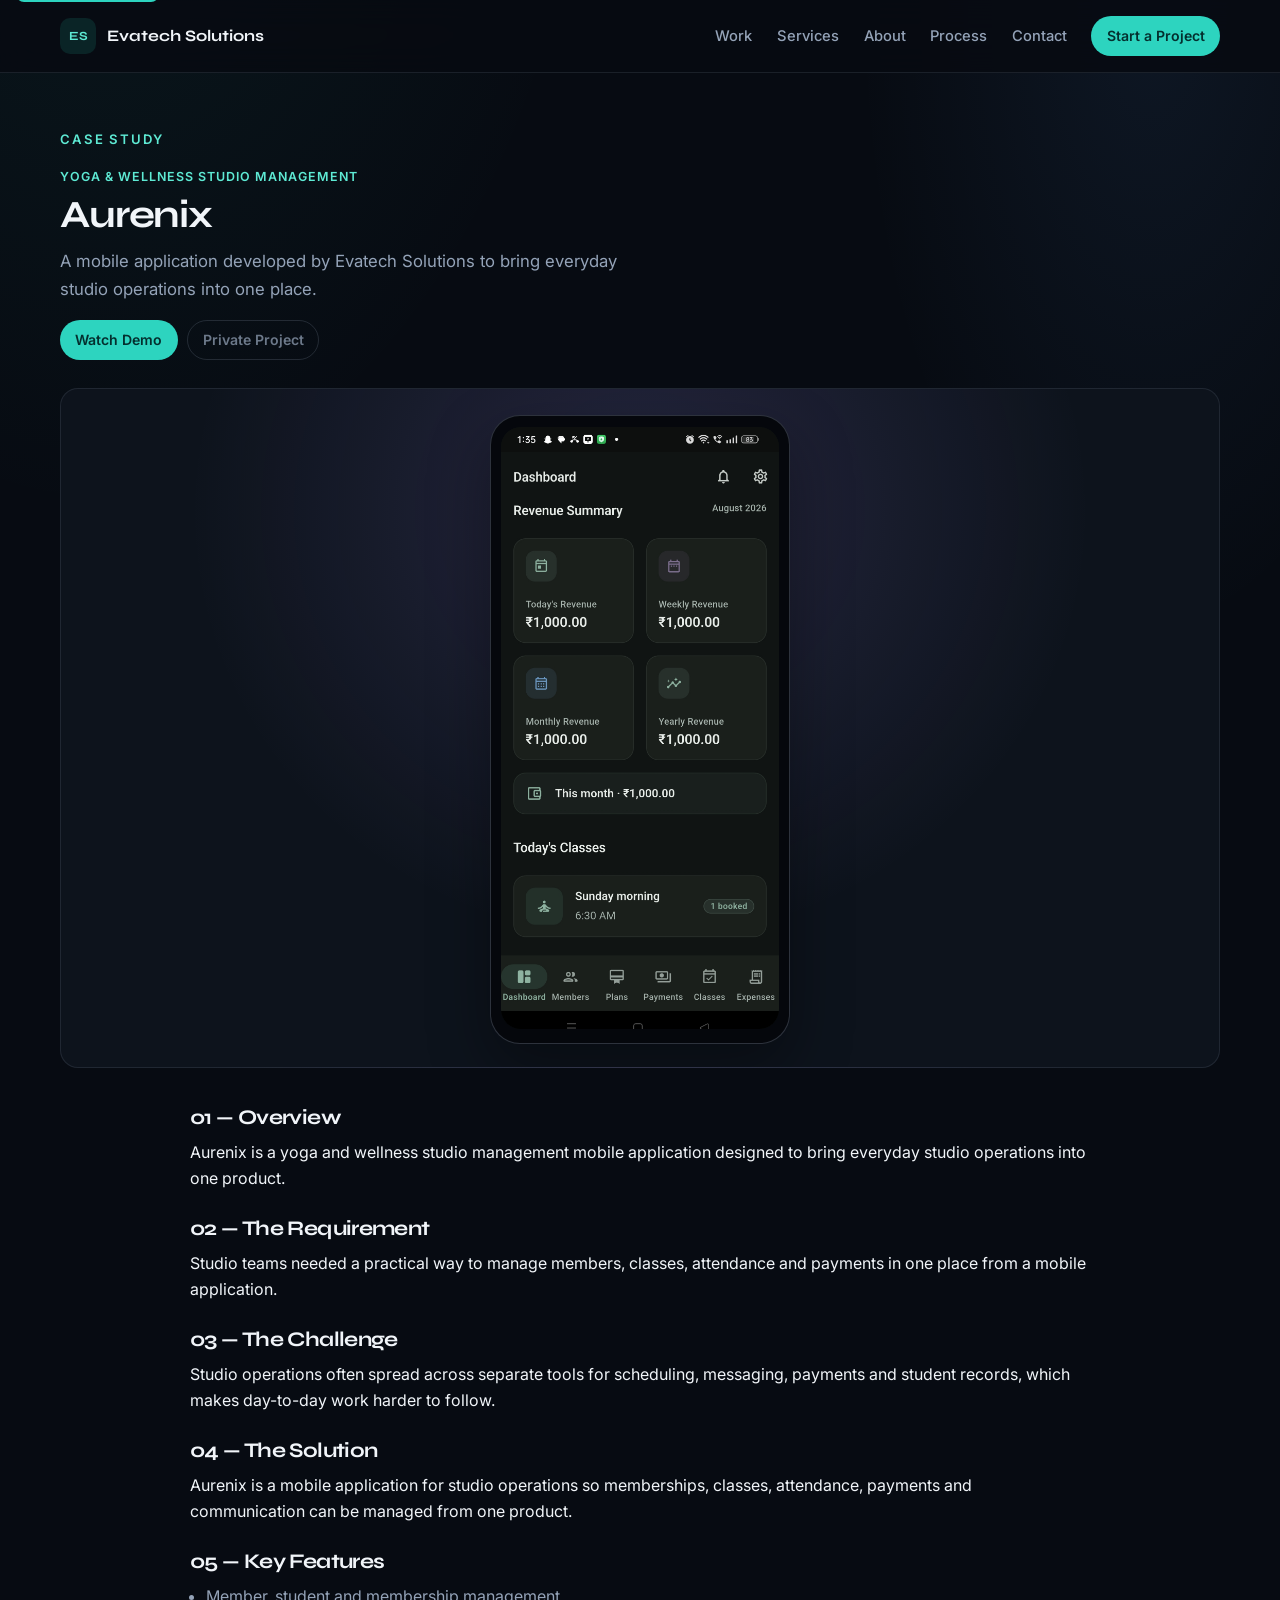
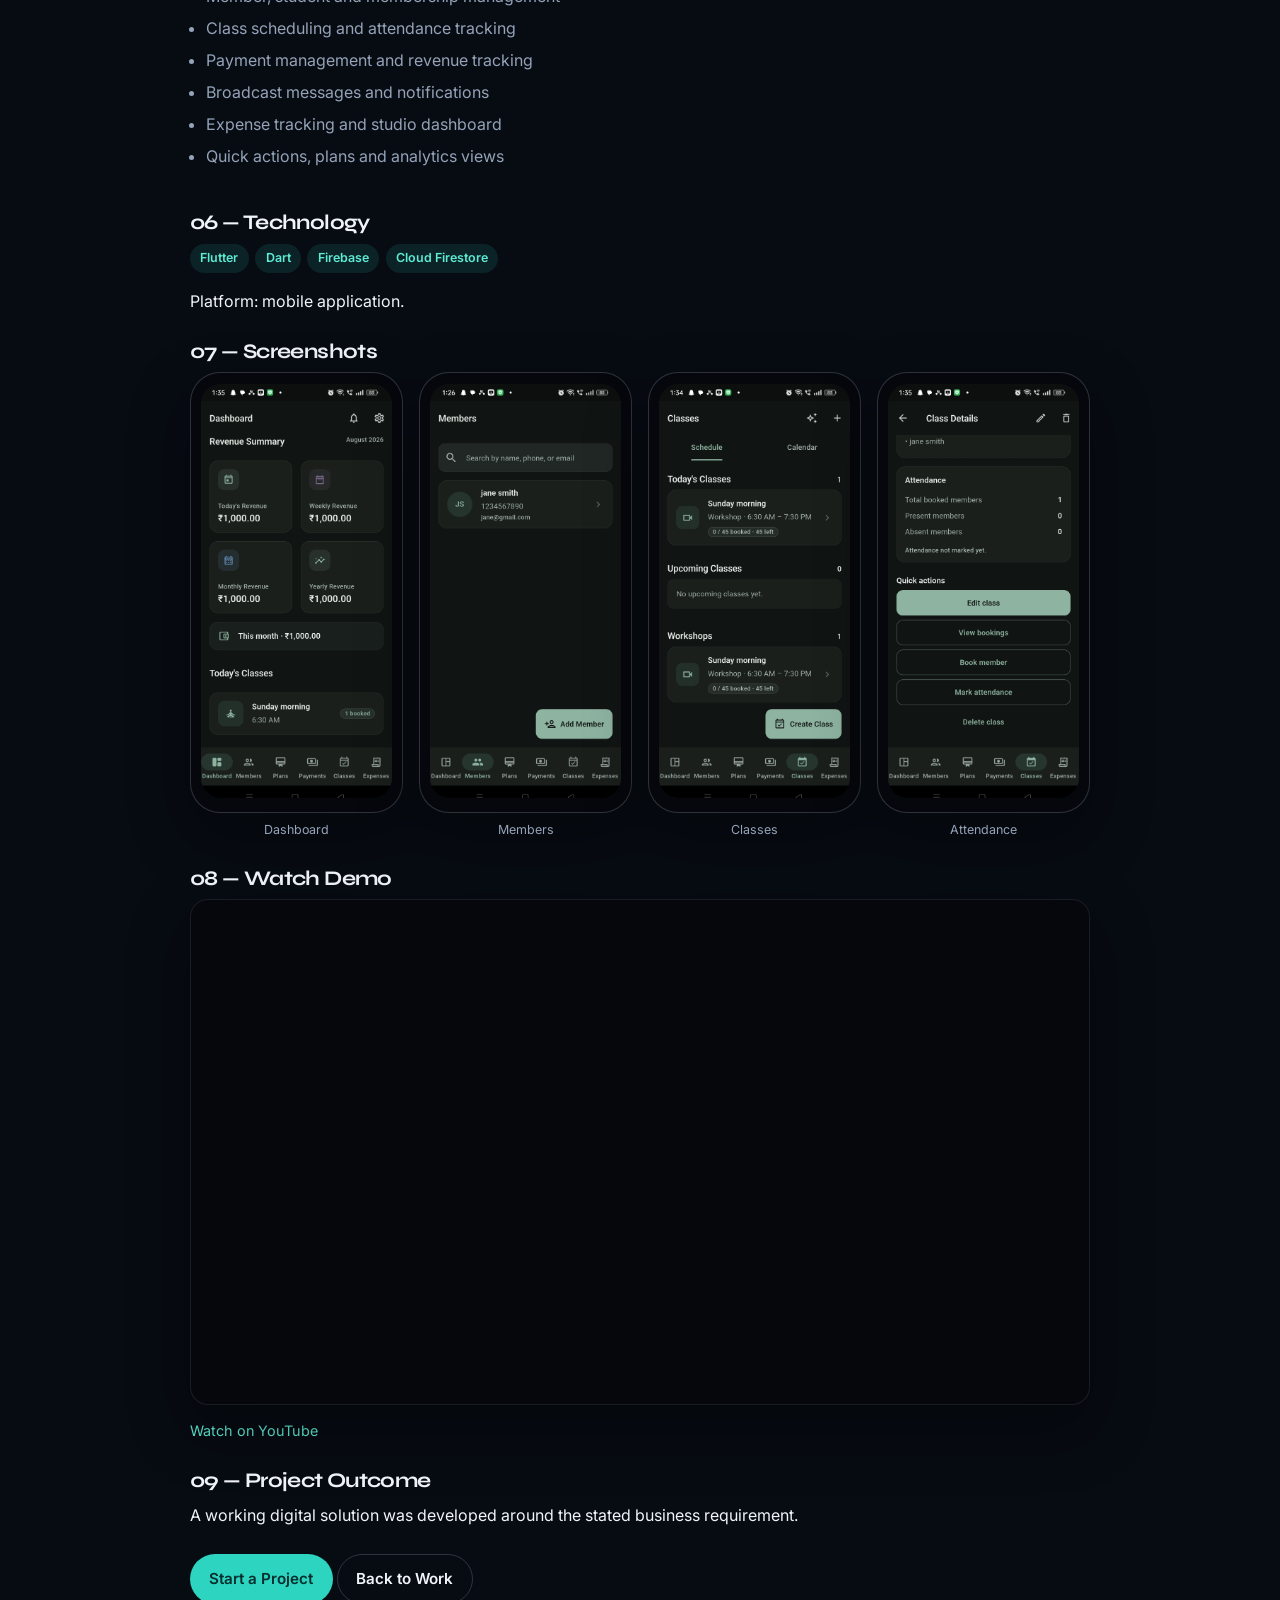
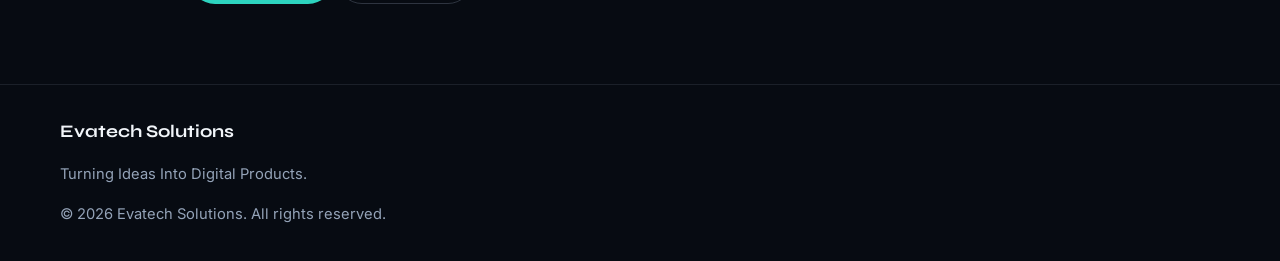
==== commit 2886b2cf: "Add project demo links" ====
--- a/work/aurenix.html
+++ b/work/aurenix.html
@@ -50,7 +50,10 @@
         <p class="project-category">Yoga &amp; Wellness Studio Management</p>
         <h1>Aurenix</h1>
         <p class="hero-intro">A mobile application developed by Evatech Solutions to bring everyday studio operations into one place.</p>
-        <span class="btn btn-ghost btn-sm is-disabled" role="note">Private Project</span>
+        <div class="project-actions">
+          <a class="btn btn-primary btn-sm" href="#demo">Watch Demo</a>
+          <span class="btn btn-ghost btn-sm is-disabled" role="note">Private Project</span>
+        </div>
       </header>
 
       <div class="container case-media case-media-mobile">
@@ -126,13 +129,19 @@
             </figure>
           </div>
         </section>
-        <section id="demo">
-          <h2>08 — View Demo</h2>
-          <div class="demo-placeholder">
-            <span class="demo-play" aria-hidden="true">▶</span>
-            <strong>View Demo</strong>
-            <p>A YouTube walkthrough of Aurenix will be added here.</p>
+        <section id="demo" aria-labelledby="aurenix-demo-title">
+          <h2 id="aurenix-demo-title">08 — Watch Demo</h2>
+          <div class="video-embed">
+            <iframe
+              src="https://www.youtube.com/embed/Shx2b9kP1Kc"
+              title="Aurenix demo video"
+              allow="accelerometer; autoplay; clipboard-write; encrypted-media; gyroscope; picture-in-picture; web-share"
+              allowfullscreen
+              loading="lazy"
+              referrerpolicy="strict-origin-when-cross-origin"
+            ></iframe>
           </div>
+          <p class="video-fallback"><a href="https://youtu.be/Shx2b9kP1Kc" target="_blank" rel="noopener noreferrer">Watch on YouTube</a></p>
         </section>
         <section>
           <h2>09 — Project Outcome</h2>
--- a/style.css
+++ b/style.css
@@ -295,6 +295,24 @@
   transform: translateY(-2px);
 }
 
+.btn-instagram {
+  background: transparent;
+  color: var(--text);
+  border-color: var(--border-strong);
+}
+
+.btn-instagram:hover,
+.btn-instagram:focus-visible {
+  border-color: rgba(221, 42, 123, 0.55);
+  background: rgba(221, 42, 123, 0.12);
+  transform: translateY(-2px);
+}
+
+.icon-instagram {
+  flex: none;
+  color: #e1306c;
+}
+
 .btn.is-disabled {
   opacity: 0.72;
   cursor: default;
@@ -829,6 +847,10 @@
   margin-bottom: 1.8rem;
 }
 
+.case-hero .project-actions {
+  margin-top: 1rem;
+}
+
 .case-media {
   position: relative;
   aspect-ratio: 16 / 9;
@@ -922,6 +944,42 @@
   margin-bottom: 0.4rem;
 }
 
+.demo-card {
+  display: grid;
+  justify-items: start;
+  gap: 0.55rem;
+  padding: 1.6rem;
+  border: 1px solid var(--border);
+  border-radius: var(--radius);
+  background:
+    radial-gradient(ellipse at 10% 0%, rgba(221, 42, 123, 0.14), transparent 58%),
+    var(--bg-elevated);
+}
+
+.demo-card-icon {
+  display: grid;
+  place-items: center;
+  width: 46px;
+  height: 46px;
+  border-radius: 14px;
+  border: 1px solid var(--border-strong);
+  background: var(--surface);
+}
+
+.demo-card strong {
+  font-family: var(--font-display);
+  font-size: 1.15rem;
+}
+
+.demo-card p {
+  color: var(--text-muted);
+  max-width: 34rem;
+}
+
+.demo-card .btn {
+  margin-top: 0.5rem;
+}
+
 .demo-placeholder {
   display: grid;
   place-items: center;
@@ -953,6 +1011,46 @@
 .demo-placeholder strong {
   font-family: var(--font-display);
   font-size: 1.15rem;
+}
+
+.video-embed {
+  position: relative;
+  width: 100%;
+  aspect-ratio: 16 / 9;
+  border-radius: var(--radius);
+  overflow: hidden;
+  border: 1px solid var(--border);
+  background: #05070c;
+  box-shadow: var(--shadow);
+}
+
+@supports not (aspect-ratio: 16 / 9) {
+  .video-embed {
+    height: 0;
+    padding-bottom: 56.25%;
+  }
+}
+
+.video-embed iframe {
+  position: absolute;
+  inset: 0;
+  width: 100%;
+  height: 100%;
+  border: 0;
+}
+
+.video-fallback {
+  margin-top: 0.75rem;
+}
+
+.video-fallback a {
+  color: var(--accent-strong);
+  font-size: 0.9rem;
+}
+
+.video-fallback a:hover,
+.video-fallback a:focus-visible {
+  text-decoration: underline;
 }
 
 .demo-placeholder p {
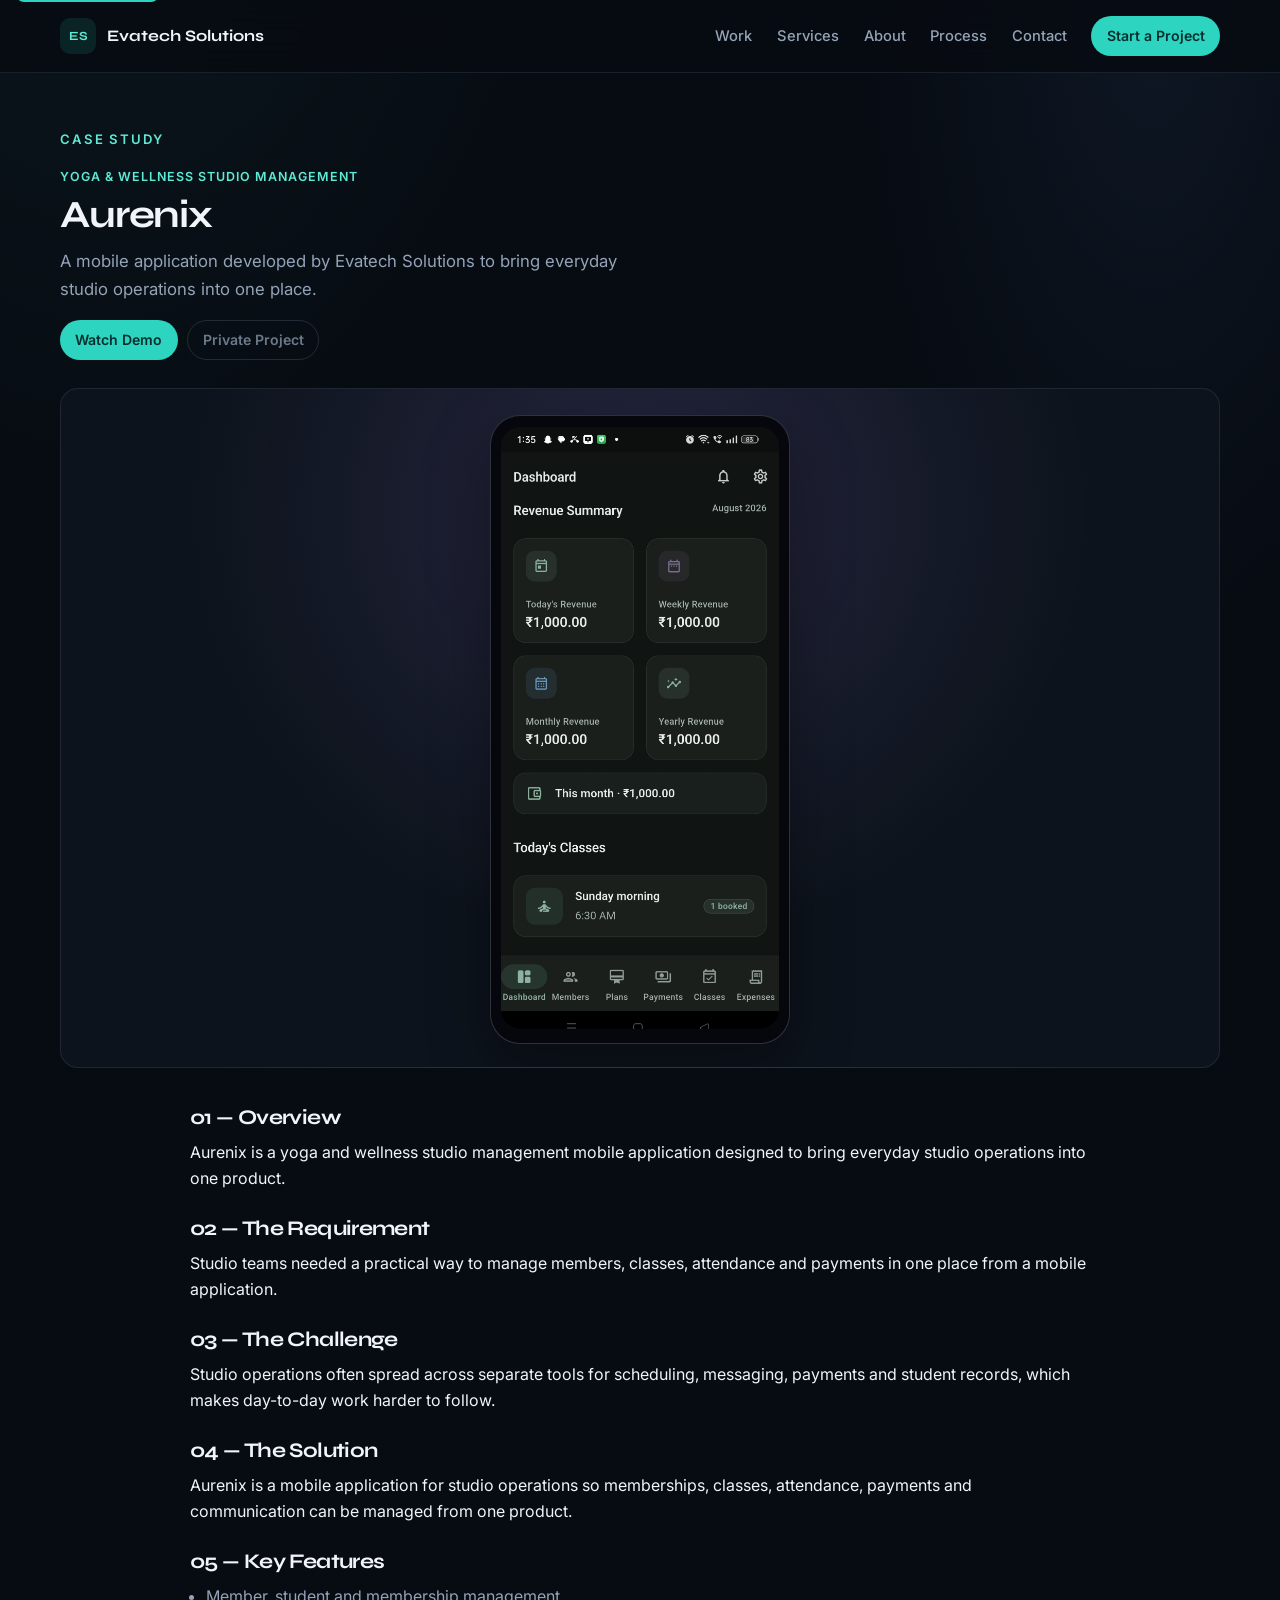
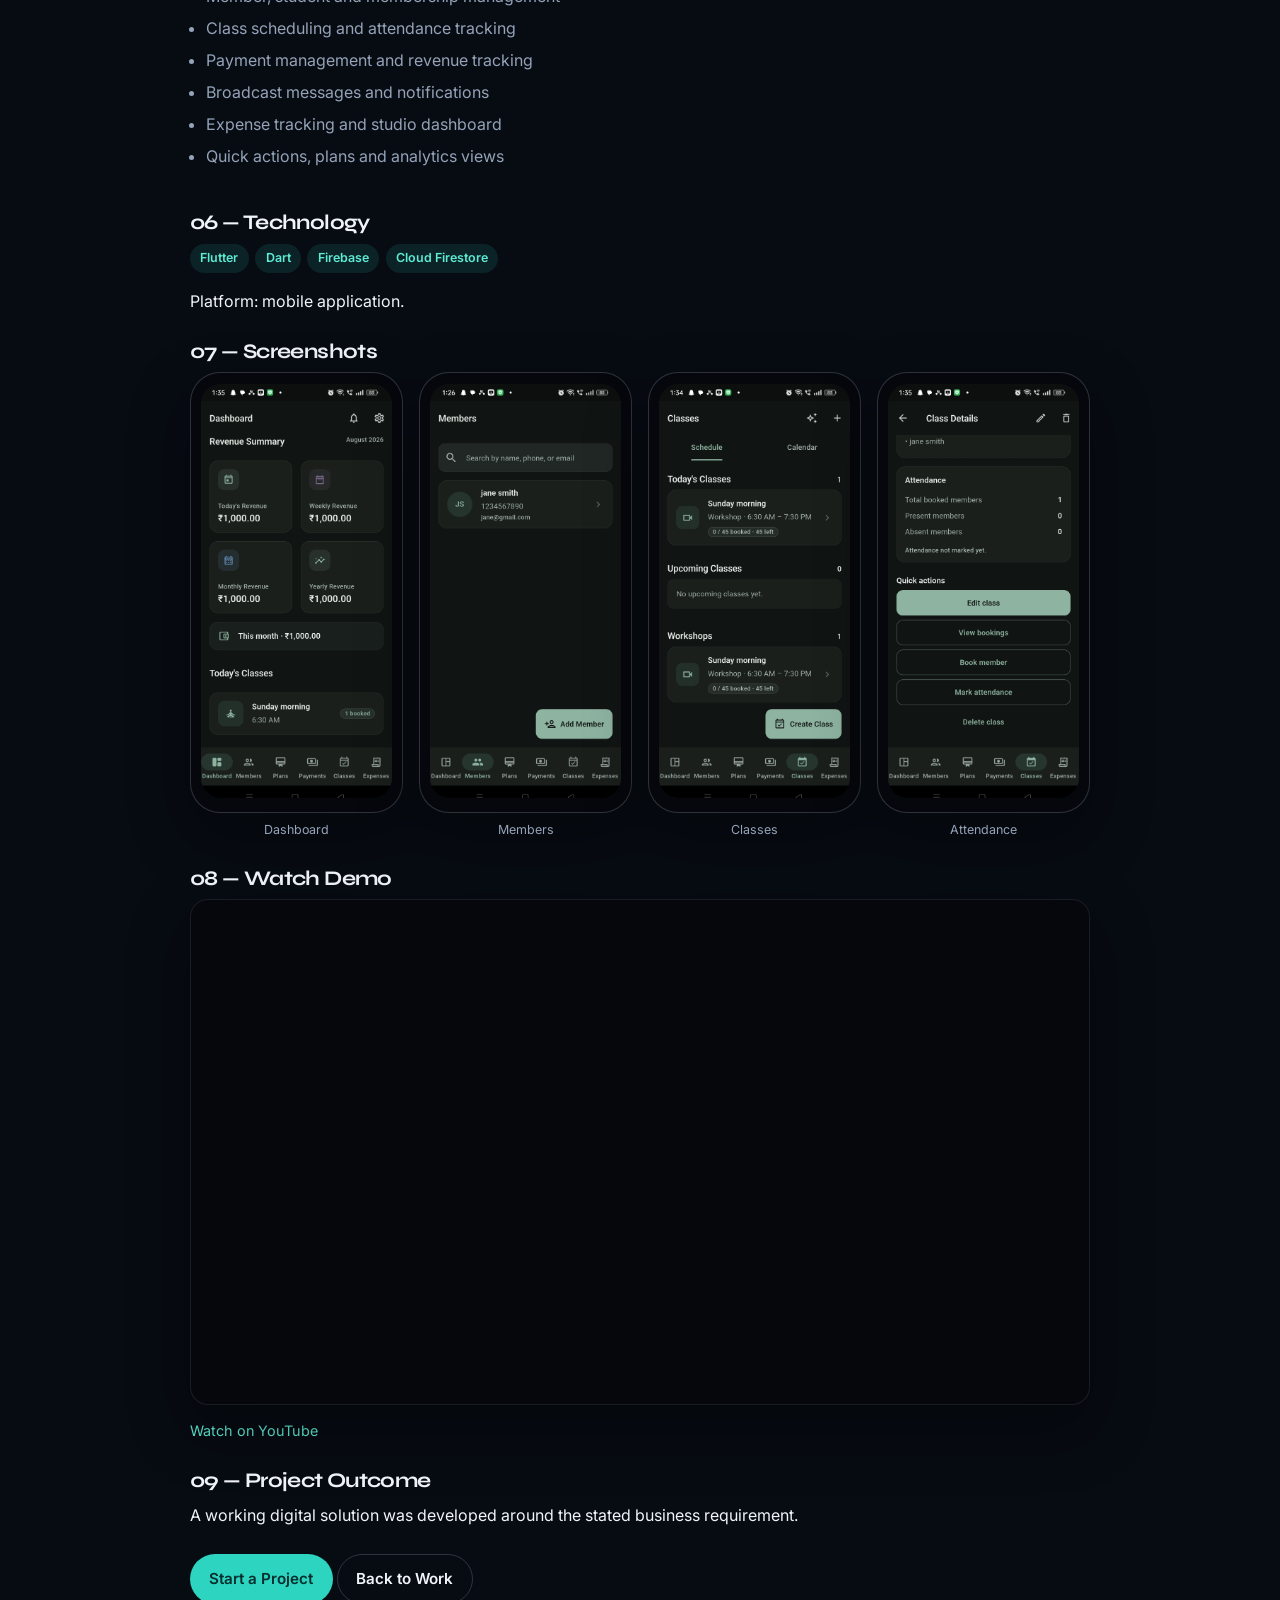
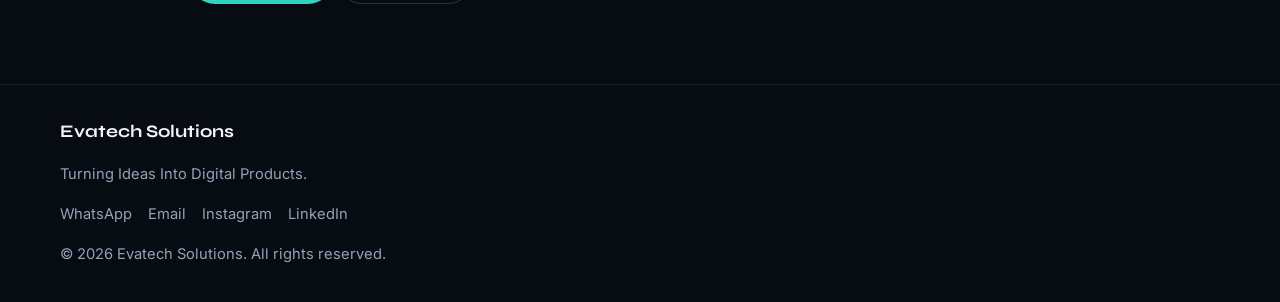
==== commit 28229aa7: "Finalize FAQ and remove placeholders" ====
--- a/work/aurenix.html
+++ b/work/aurenix.html
@@ -38,7 +38,7 @@
           <li><a href="../index.html#process">Process</a></li>
           <li><a href="../index.html#contact">Contact</a></li>
         </ul>
-        <a class="btn btn-primary btn-sm nav-cta" href="../index.html#contact">Start a Project</a>
+        <a class="btn btn-primary btn-sm nav-cta" href="https://wa.me/919359885640?text=Hello%20Evatech%20Solutions%2C%20I%20would%20like%20to%20discuss%20a%20software%20project." target="_blank" rel="noopener noreferrer">Start a Project</a>
       </nav>
     </div>
   </header>
@@ -147,7 +147,7 @@
           <h2>09 — Project Outcome</h2>
           <p>A working digital solution was developed around the stated business requirement.</p>
         </section>
-        <p><a class="btn btn-primary" href="../index.html#contact">Start a Project</a> <a class="btn btn-secondary" href="../index.html#work">Back to Work</a></p>
+        <p><a class="btn btn-primary" href="https://wa.me/919359885640?text=Hello%20Evatech%20Solutions%2C%20I%20would%20like%20to%20discuss%20a%20software%20project." target="_blank" rel="noopener noreferrer">Start a Project</a> <a class="btn btn-secondary" href="../index.html#work">Back to Work</a></p>
       </div>
     </article>
   </main>
@@ -158,6 +158,12 @@
         <p class="footer-brand">Evatech Solutions</p>
         <p>Turning Ideas Into Digital Products.</p>
       </div>
+      <nav class="footer-social" aria-label="Contact and social">
+        <a href="https://wa.me/919359885640?text=Hello%20Evatech%20Solutions%2C%20I%20would%20like%20to%20discuss%20a%20software%20project." target="_blank" rel="noopener noreferrer">WhatsApp</a>
+        <a href="mailto:hiremahesh.01@gmail.com?subject=Project%20Inquiry%20%E2%80%94%20Evatech%20Solutions">Email</a>
+        <a href="https://www.instagram.com/evatech.agency/" target="_blank" rel="noopener noreferrer">Instagram</a>
+        <a href="https://www.linkedin.com/in/mahesh-hire-626430312/" target="_blank" rel="noopener noreferrer">LinkedIn</a>
+      </nav>
       <p>© <span class="year">2026</span> Evatech Solutions. All rights reserved.</p>
     </div>
   </footer>
--- a/style.css
+++ b/style.css
@@ -805,6 +805,16 @@
   text-transform: uppercase;
 }
 
+.contact-details a {
+  color: var(--text);
+  overflow-wrap: anywhere;
+}
+
+.contact-details a:hover,
+.contact-details a:focus-visible {
+  color: var(--accent-strong);
+}
+
 .enquiry-form {
   display: grid;
   gap: 0.85rem;
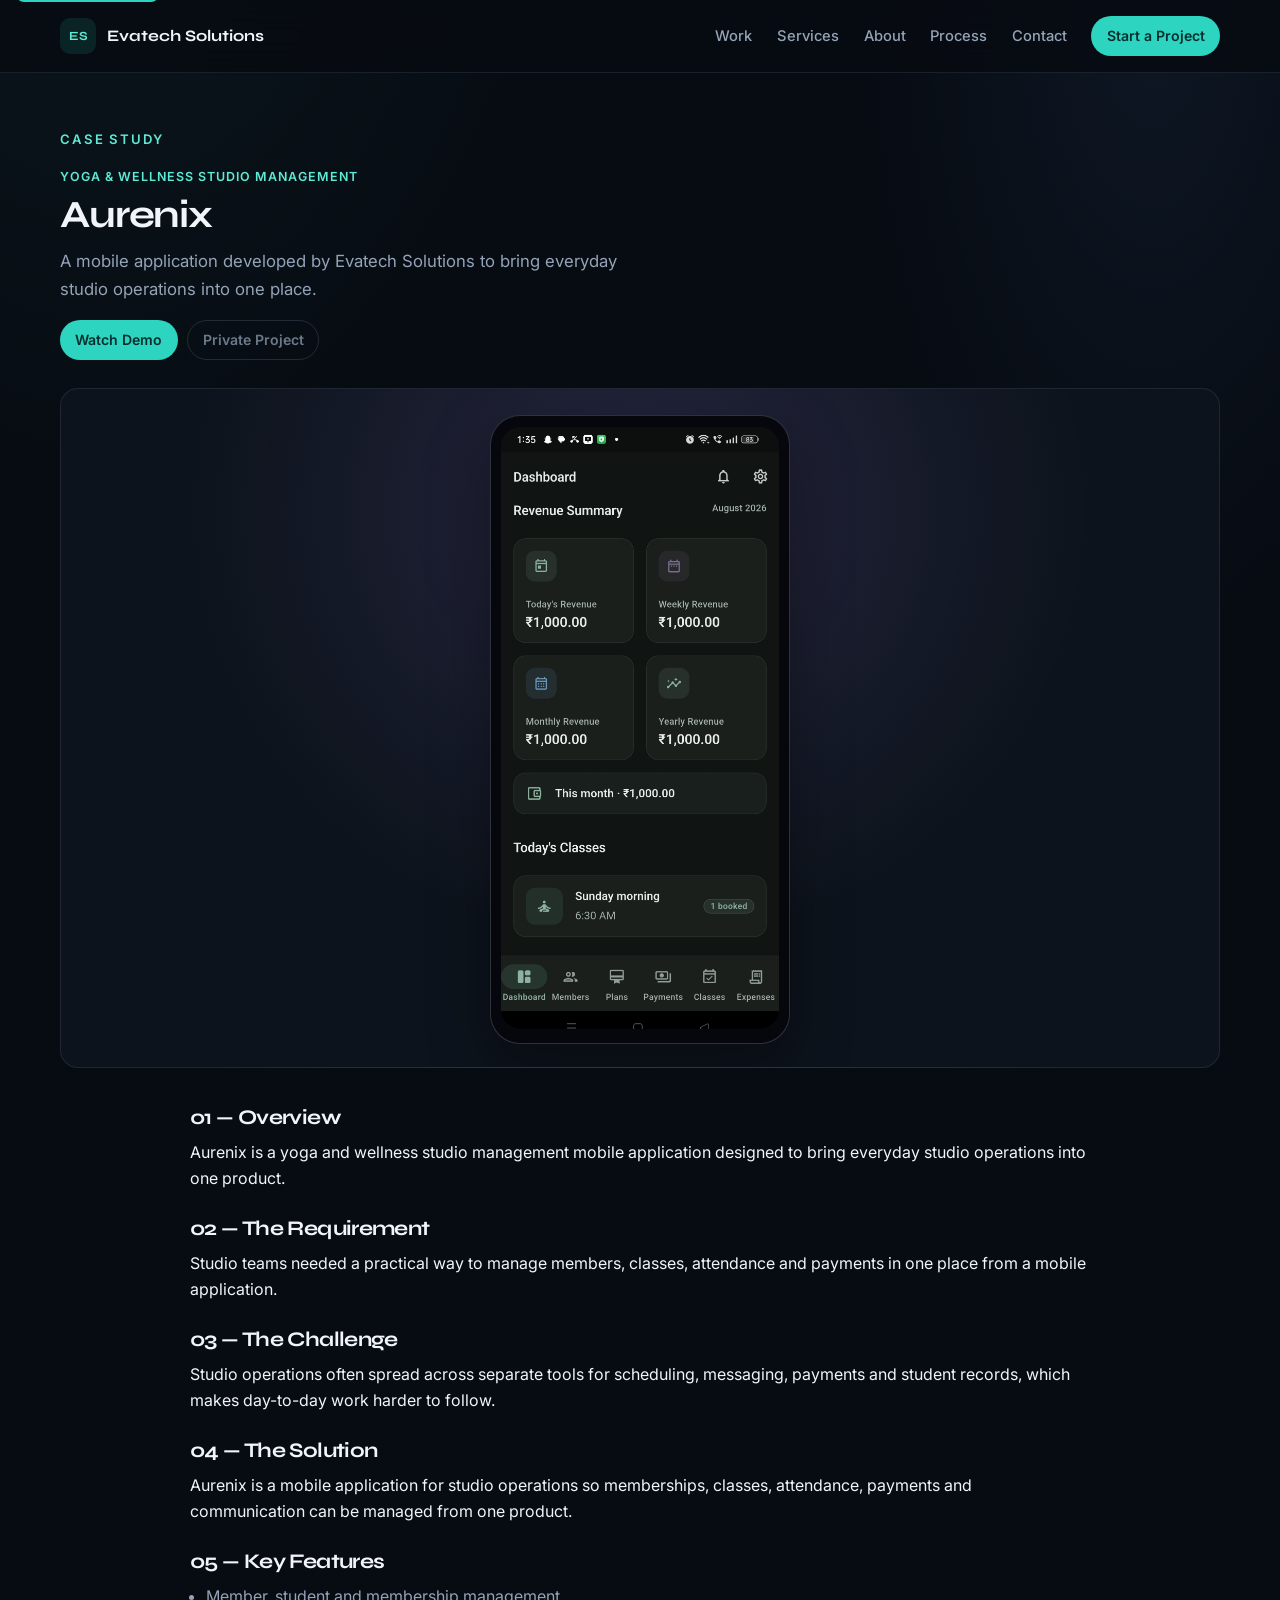
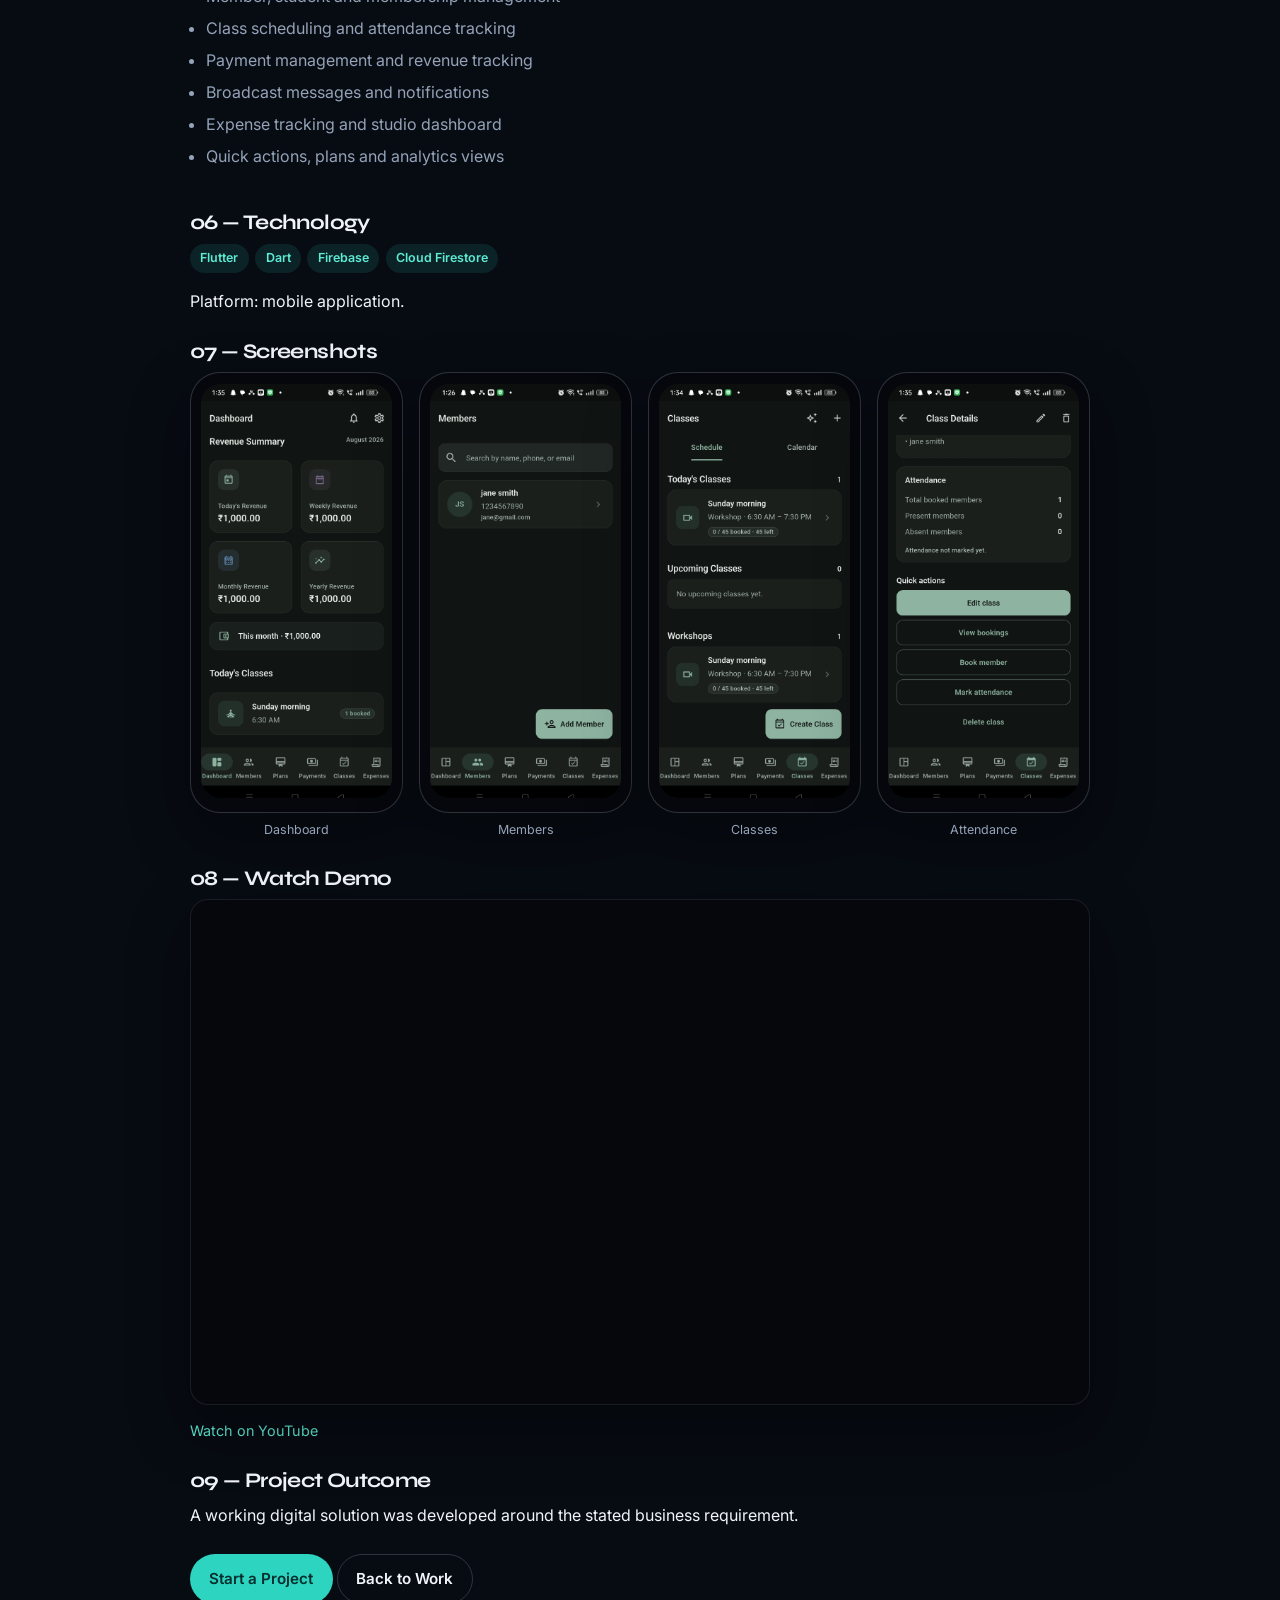
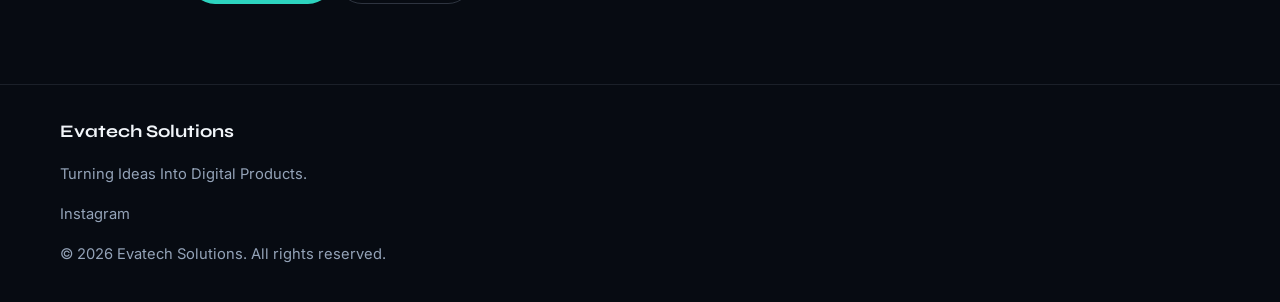
==== commit e616bb77: "Update lead contact links to Instagram" ====
--- a/work/aurenix.html
+++ b/work/aurenix.html
@@ -38,7 +38,7 @@
           <li><a href="../index.html#process">Process</a></li>
           <li><a href="../index.html#contact">Contact</a></li>
         </ul>
-        <a class="btn btn-primary btn-sm nav-cta" href="https://wa.me/919359885640?text=Hello%20Evatech%20Solutions%2C%20I%20would%20like%20to%20discuss%20a%20software%20project." target="_blank" rel="noopener noreferrer">Start a Project</a>
+        <a class="btn btn-primary btn-sm nav-cta" href="https://www.instagram.com/evatech.agency/" target="_blank" rel="noopener noreferrer">Start a Project</a>
       </nav>
     </div>
   </header>
@@ -147,7 +147,7 @@
           <h2>09 — Project Outcome</h2>
           <p>A working digital solution was developed around the stated business requirement.</p>
         </section>
-        <p><a class="btn btn-primary" href="https://wa.me/919359885640?text=Hello%20Evatech%20Solutions%2C%20I%20would%20like%20to%20discuss%20a%20software%20project." target="_blank" rel="noopener noreferrer">Start a Project</a> <a class="btn btn-secondary" href="../index.html#work">Back to Work</a></p>
+        <p><a class="btn btn-primary" href="https://www.instagram.com/evatech.agency/" target="_blank" rel="noopener noreferrer">Start a Project</a> <a class="btn btn-secondary" href="../index.html#work">Back to Work</a></p>
       </div>
     </article>
   </main>
@@ -159,10 +159,7 @@
         <p>Turning Ideas Into Digital Products.</p>
       </div>
       <nav class="footer-social" aria-label="Contact and social">
-        <a href="https://wa.me/919359885640?text=Hello%20Evatech%20Solutions%2C%20I%20would%20like%20to%20discuss%20a%20software%20project." target="_blank" rel="noopener noreferrer">WhatsApp</a>
-        <a href="mailto:hiremahesh.01@gmail.com?subject=Project%20Inquiry%20%E2%80%94%20Evatech%20Solutions">Email</a>
         <a href="https://www.instagram.com/evatech.agency/" target="_blank" rel="noopener noreferrer">Instagram</a>
-        <a href="https://www.linkedin.com/in/mahesh-hire-626430312/" target="_blank" rel="noopener noreferrer">LinkedIn</a>
       </nav>
       <p>© <span class="year">2026</span> Evatech Solutions. All rights reserved.</p>
     </div>
